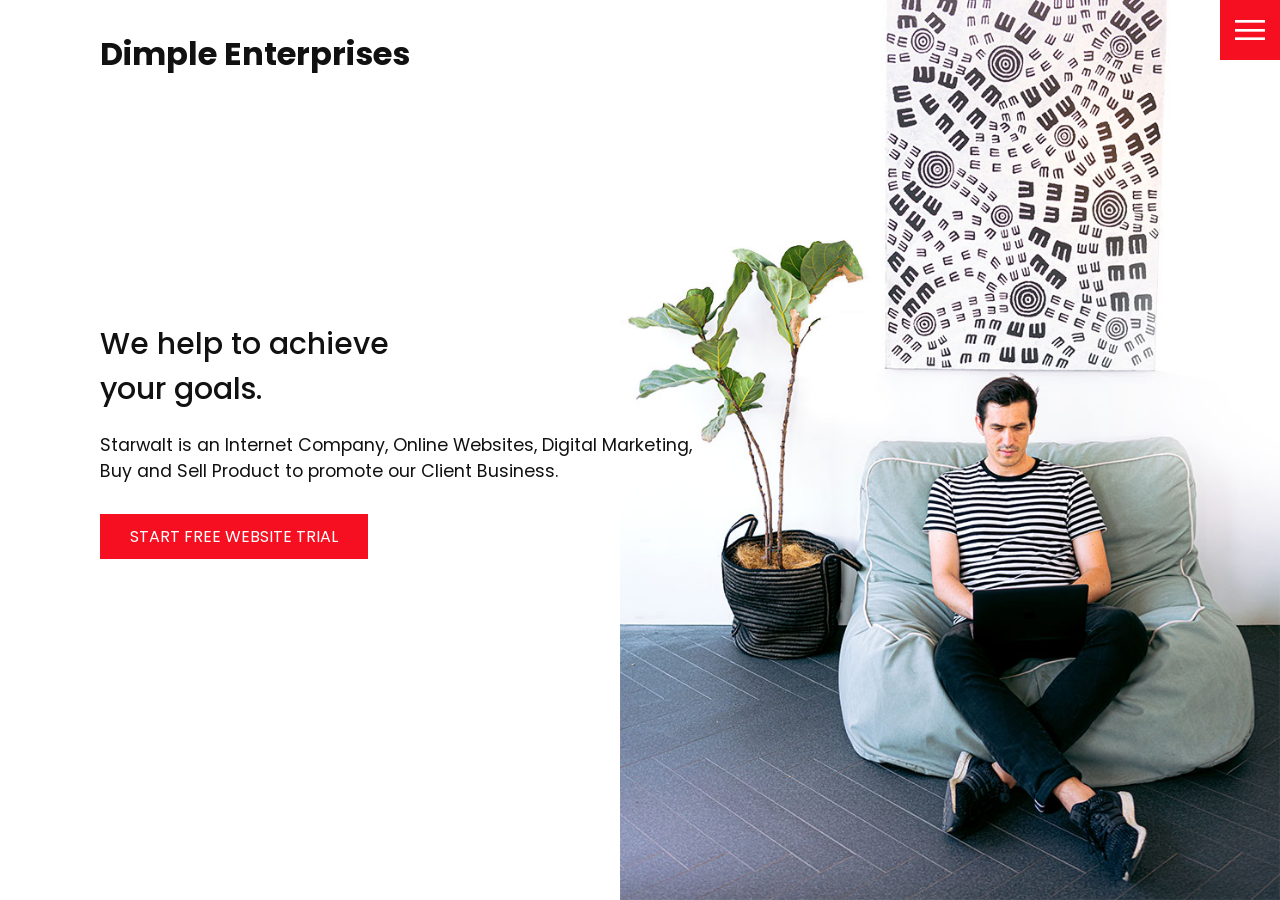
==== index.html @ 4f164e58 "Add files via upload" ====
<!DOCTYPE html>
<html lang="en">
  <head>
    <meta charset="UTF-8" />
    <meta http-equiv="X-UA-Compatible" content="IE=edge" />
    <meta name="viewport" content="width=device-width, initial-scale=1.0" />
    <link rel="stylesheet" href="css/style.css" />
    <title>Dimple Enterprises</title>
    
    <!-- Facebook Pixel Code -->
<script>
  !function(f,b,e,v,n,t,s)
  {if(f.fbq)return;n=f.fbq=function(){n.callMethod?
  n.callMethod.apply(n,arguments):n.queue.push(arguments)};
  if(!f._fbq)f._fbq=n;n.push=n;n.loaded=!0;n.version='2.0';
  n.queue=[];t=b.createElement(e);t.async=!0;
  t.src=v;s=b.getElementsByTagName(e)[0];
  s.parentNode.insertBefore(t,s)}(window, document,'script',
  'https://connect.facebook.net/en_US/fbevents.js');
  fbq('init', '{your-pixel-id-goes-here}');
  fbq('track', 'PageView');
</script>
<noscript>
  <img height="1" width="1" style="display:none" 
       src="https://www.facebook.com/tr?id={your-pixel-id-goes-here}&ev=PageView&noscript=1"/>
</noscript>
<!-- End Facebook Pixel Code -->
    <script async src="https://pagead2.googlesyndication.com/pagead/js/adsbygoogle.js?client=ca-pub-4065690667803582"
     crossorigin="anonymous"></script>
    
  </head>
  <body>
    <header>
      <div class="logo">Dimple Enterprises</div>
      <div class="toggle"></div>
      <div class="navigation">
        <ul>
          <li><a href="index.html">Home</a></li>
          <li><a href="services.html">Services</a></li>
          <li><a href="work.html">Work</a></li>
          <li><a href="https://starwalt.github.io/blog">Blog</a></li>
          <li><a href="contact.html">Contact</a></li>
          <li><a href="https://starwalt.github.io/stocksmarketsindia">StockMarket</a></li>
         <li><a href="https://www.linkedin.com/company/starwalt">Carrers</a></li>
         <li><a href="https://dimple-enterprises.creator-spring.com/">Products</a></li>
        <li><a href="privacypolicy.html">PrivacyPolicy</a></li>
        <li><a href="https://github.com/sandysanthosh">Meet our Team</a></li>
          <li><a href="/Paymentlink.jpg">Online Payment</a></li>


        </ul>
        <div class="social-bar">
          <ul>
            <li>
              <a href="https://www.facebook.com/Starwalt07">
                <img src="images/facebook.png" target="_blank" alt="" />
              </a>
            </li>
            <li>
              <a href="https://twitter.com/starwaltcompany">
                <img src="images/twitter.png" target="_blank" alt="" />
              </a>
            </li>
         <li>
              <a href="https://www.instagram.com/dimple_enterprises/">
                <img src="images/instagram.png" target="_blank" alt="" />
              </a>
            </li>
          
          </ul>
          <a href="starwaltcompany@gmail.com" class="email-icon">
            <img src="images/email.png" alt="" />
          </a>
        </div>
      </div>
    </header>

    <section class="home">
      <img src="images/home-img.jpg" class="home-img" alt="" />
      <div class="home-content">
        <h1>
          We help to achieve <br />
          your goals.
        </h1>
        <p>
          Starwalt is an Internet Company, Online Websites,
          Digital Marketing, Buy and Sell Product to promote
          our Client Business.
        </p>
        <a href="contact.html" class="btn">START FREE WEBSITE TRIAL</a>
      </div>
    </section>

    <!--Start of Tawk.to Script-->

<script type="text/javascript">
var Tawk_API=Tawk_API||{}, Tawk_LoadStart=new Date();
(function(){
var s1=document.createElement("script"),s0=document.getElementsByTagName("script")[0];
s1.async=true;
s1.src='https://embed.tawk.to/6206897ab9e4e21181bea7ad/1frkoi2g3';
s1.charset='UTF-8';
s1.setAttribute('crossorigin','*');
s0.parentNode.insertBefore(s1,s0);
})();
</script>
    
<!--End of Tawk.to Script-->
    
    <script src="js/script.js"></script>
  </body>
</html>
---- css/style.css ----
@import url('https://fonts.googleapis.com/css?family=Poppins:200,300,400,500,600,700,800,900&display=swap');

:root {
  --primary-color: #f60f20;
  --secondary-color: #1b206e;
}

/* BASE STYLES */
* {
  box-sizing: border-box;
  margin: 0;
  padding: 0;
}

html,
body {
  font-family: 'Poppins', sans-serif;
  color: #111;
}

h1 {
  font-size: 30px;
  font-weight: 500;
}

p {
  margin: 20px 0 10px;
  font-size: 1.1rem;
}

section {
  display: flex;
  flex-direction: column;
  height: 100vh;
  align-items: center;
  padding: 100px;
  margin-top: 60px;
}

section.home {
  flex-direction: row;
  margin-top: 0;
}

/* BUTTON */
.btn {
  cursor: pointer;
  display: inline-block;
  background: var(--primary-color);
  color: #fff;
  text-decoration: none;
  padding: 10px 30px;
  margin: 20px 0;
  border: 0;
}

.btn:hover {
  transform: scale(0.98);
}

.logo {
  position: absolute;
  top: 30px;
  left: 100px;
  font-size: 2rem;
  font-weight: 700;
  z-index: 20;
}

/* TOGGLE */
.toggle {
  position: fixed;
  top: 0;
  right: 0;
  width: 60px;
  height: 60px;
  background: var(--primary-color) url(../images/menu.png);
  background-size: 30px;
  background-position: center;
  background-repeat: no-repeat;
  z-index: 20;
  cursor: pointer;
}

.toggle.active {
  background: var(--primary-color) url(../images/close.png);
  background-size: 25px;
  background-position: center;
  background-repeat: no-repeat;
}

/* NAVIGATION */
.navigation {
  position: fixed;
  top: 0;
  left: 100%;
  width: 100%;
  height: 100%;
  background-color: #fff;
  z-index: 15;
  display: flex;
  justify-content: center;
  align-items: center;
}

.navigation.active {
  left: 0;
}

.navigation ul {
  position: relative;
}

.navigation ul li {
  position: relative;
  list-style: none;
  text-align: center;
}

.navigation ul li a {
  font-size: 2.2rem;
  color: #111;
  text-decoration: none;
  font-weight: 300;
}

.navigation ul li a:hover {
  color: var(--primary-color);
}

.navigation .social-bar {
  position: absolute;
  top: 0;
  left: 0;
  width: 60px;
  height: 100%;
  display: flex;
  justify-content: center;
  align-items: center;
}

.navigation .social-bar a {
  display: inline-block;
  transform: scale(0.5);
}

.navigation .email-icon {
  position: absolute;
  bottom: 20px;
  transform: scale(0.5);
}

/* HOMEPAGE */
.home-content {
  position: relative;
  z-index: 10;
  max-width: 600px;
}

.home-img {
  position: absolute;
  bottom: 0;
  right: 0;
  height: 110%;
}

/* SERVICES PAGE */
.services {
  margin-top: 40px;
  display: grid;
  grid-template-columns: repeat(3, 1fr);
  gap: 40px;
  text-align: center;
}

.services .service {
  padding: 30px;
}

.services .service:hover {
  box-shadow: 0 10px 30px rgba(0, 0, 0, 0.1);
}

.services .service h2 {
  font-size: 24px;
  font-weight: 500;
  margin-top: 20px;
  color: var(--secondary-color);
}

.services .service .icon img {
  max-width: 100px;
}

/* WORK PAGE */
.portfolio {
  display: flex;
  flex-wrap: wrap;
  justify-content: center;
  margin-top: 20px;
}

.portfolio .item {
  position: relative;
  width: 300px;
  height: 300px;
  margin: 5px;
}

.portfolio .item img {
  width: 100%;
  height: 100%;
}

.portfolio .item .action {
  position: absolute;
  top: 0;
  left: 0;
  width: 100%;
  height: 100%;
  background: rgba(0, 0, 0, 0.8);
  display: flex;
  justify-content: center;
  align-items: center;
  opacity: 0;
  transition: 0.5s;
}

.portfolio .item:hover .action {
  opacity: 1;
}

.portfolio .item .action a {
  display: inline-block;
  color: #fff;
  text-decoration: none;
  border: 1px solid #fff;
  padding: 5px 15px;
}

/* CONTACT */
.contact {
  position: relative;
  width: 100%;
  margin-top: 50px;
  display: flex;
  justify-content: space-between;
  align-items: flex-start;
}

.contact-form {
  position: relative;
  background: #f9f9f9;
  width: calc(100% - 400px);
  padding: 60px 40px 20px;
}

.contact-form form {
  width: 100%;
}

.contact-form .row {
  width: 100%;
  display: flex;
}

.contact-form .input50 {
  width: 50%;
  margin: 0 10px;
}

.contact-form .input100 {
  width: 100%;
  margin: 0 10px;
}

.contact-form .row input,
.contact-form .row textarea {
  position: relative;
  border: 1px solid rgba(0, 0, 0, 0.2);
  color: #111;
  background: transparent;
  width: 100%;
  padding: 10px;
  outline: none;
  font-size: 16px;
  font-weight: 300;
  margin: 10px 0;
  resize: none;
}

.contact-form .row textarea {
  height: 150px;
}

.contact-form .row input[type='submit'] {
  background-color: var(--secondary-color);
  color: #fff;
  margin: 0;
  text-transform: uppercase;
  letter-spacing: 2px;
  font-weight: 300;
  border: 0;
  cursor: pointer;
}

.contact-info {
  width: 350px;
  background: #f9f9f9;
  padding: 60px 40px 20px;
}

.contact-info .info-box {
  display: flex;
  align-items: flex-start;
  margin-bottom: 40px;
}

.contact-info .info-box .contact-icon {
  width: 20px;
  margin-right: 40px;
}

.contact-info .info-box .details h4 {
  color: var(--secondary-color);
}

.contact-info .info-box .details p,
.contact-info .info-box .details a {
  color: #111;
}

@media (max-width: 1068px) {
  .home-img {
    display: none;
  }

  .logo {
    top: 10px;
    left: 40px;
    font-size: 1.5rem;
  }

  section {
    padding: 100px 40px;
  }

  .navigation ul li a {
    font-size: 2rem;
  }

  .services {
    grid-template-columns: repeat(2, 1fr);
  }

  .contact {
    flex-direction: column;
  }

  .contact-form {
    width: 100%;
    padding: 30px 30px 20px;
  }

  .contact-form .row {
    flex-direction: column;
  }

  .contact-form .input50,
  .contact-form .input100 {
    width: 100%;
    margin: 0;
  }

  .contact-info {
    width: 100%;
    margin-top: 20px;
    padding: 30px 30px 20px;
  }
}

@media (max-width: 768px) {
  .services {
    grid-template-columns: 1fr;
  }

  .services .service {
    box-shadow: 0 10px 30px rgba(0, 0, 0, 0.1);
  }
}
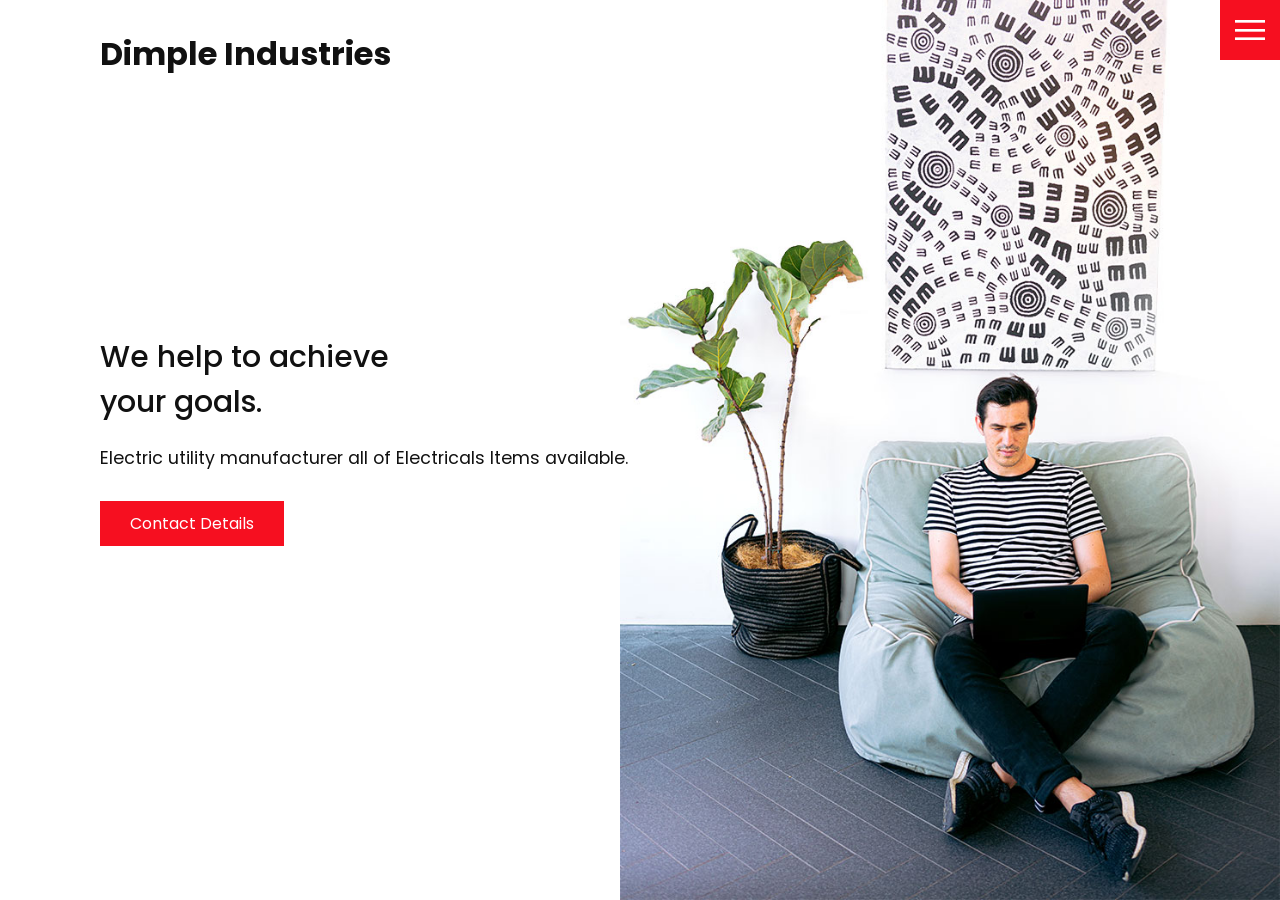
==== commit 83c457c2: "Update index.html" ====
--- a/index.html
+++ b/index.html
@@ -31,7 +31,7 @@
   </head>
   <body>
     <header>
-      <div class="logo">Dimple Enterprises</div>
+      <div class="logo">Dimple Industries</div>
       <div class="toggle"></div>
       <div class="navigation">
         <ul>
@@ -40,35 +40,35 @@
           <li><a href="work.html">Work</a></li>
           <li><a href="https://starwalt.github.io/blog">Blog</a></li>
           <li><a href="contact.html">Contact</a></li>
-          <li><a href="https://starwalt.github.io/stocksmarketsindia">StockMarket</a></li>
+         
          <li><a href="https://www.linkedin.com/company/starwalt">Carrers</a></li>
-         <li><a href="https://dimple-enterprises.creator-spring.com/">Products</a></li>
+         
         <li><a href="privacypolicy.html">PrivacyPolicy</a></li>
         <li><a href="https://github.com/sandysanthosh">Meet our Team</a></li>
-          <li><a href="/Paymentlink.jpg">Online Payment</a></li>
+   
 
 
         </ul>
         <div class="social-bar">
           <ul>
             <li>
-              <a href="https://www.facebook.com/Starwalt07">
+              <a href="https://www.instagram.com/dimpleelectricals/">
                 <img src="images/facebook.png" target="_blank" alt="" />
               </a>
             </li>
             <li>
-              <a href="https://twitter.com/starwaltcompany">
+              <a href="https://www.instagram.com/dimpleelectricals/">
                 <img src="images/twitter.png" target="_blank" alt="" />
               </a>
             </li>
          <li>
-              <a href="https://www.instagram.com/dimple_enterprises/">
+              <a href="https://www.instagram.com/dimpleelectricals/">
                 <img src="images/instagram.png" target="_blank" alt="" />
               </a>
             </li>
           
           </ul>
-          <a href="starwaltcompany@gmail.com" class="email-icon">
+          <a href="mythili.dimpu@gmail.com" class="email-icon">
             <img src="images/email.png" alt="" />
           </a>
         </div>
@@ -83,11 +83,9 @@
           your goals.
         </h1>
         <p>
-          Starwalt is an Internet Company, Online Websites,
-          Digital Marketing, Buy and Sell Product to promote
-          our Client Business.
+          Electric utility manufacturer all of Electricals Items available.
         </p>
-        <a href="contact.html" class="btn">START FREE WEBSITE TRIAL</a>
+        <a href="contact.html" class="btn">Contact Details</a>
       </div>
     </section>
 
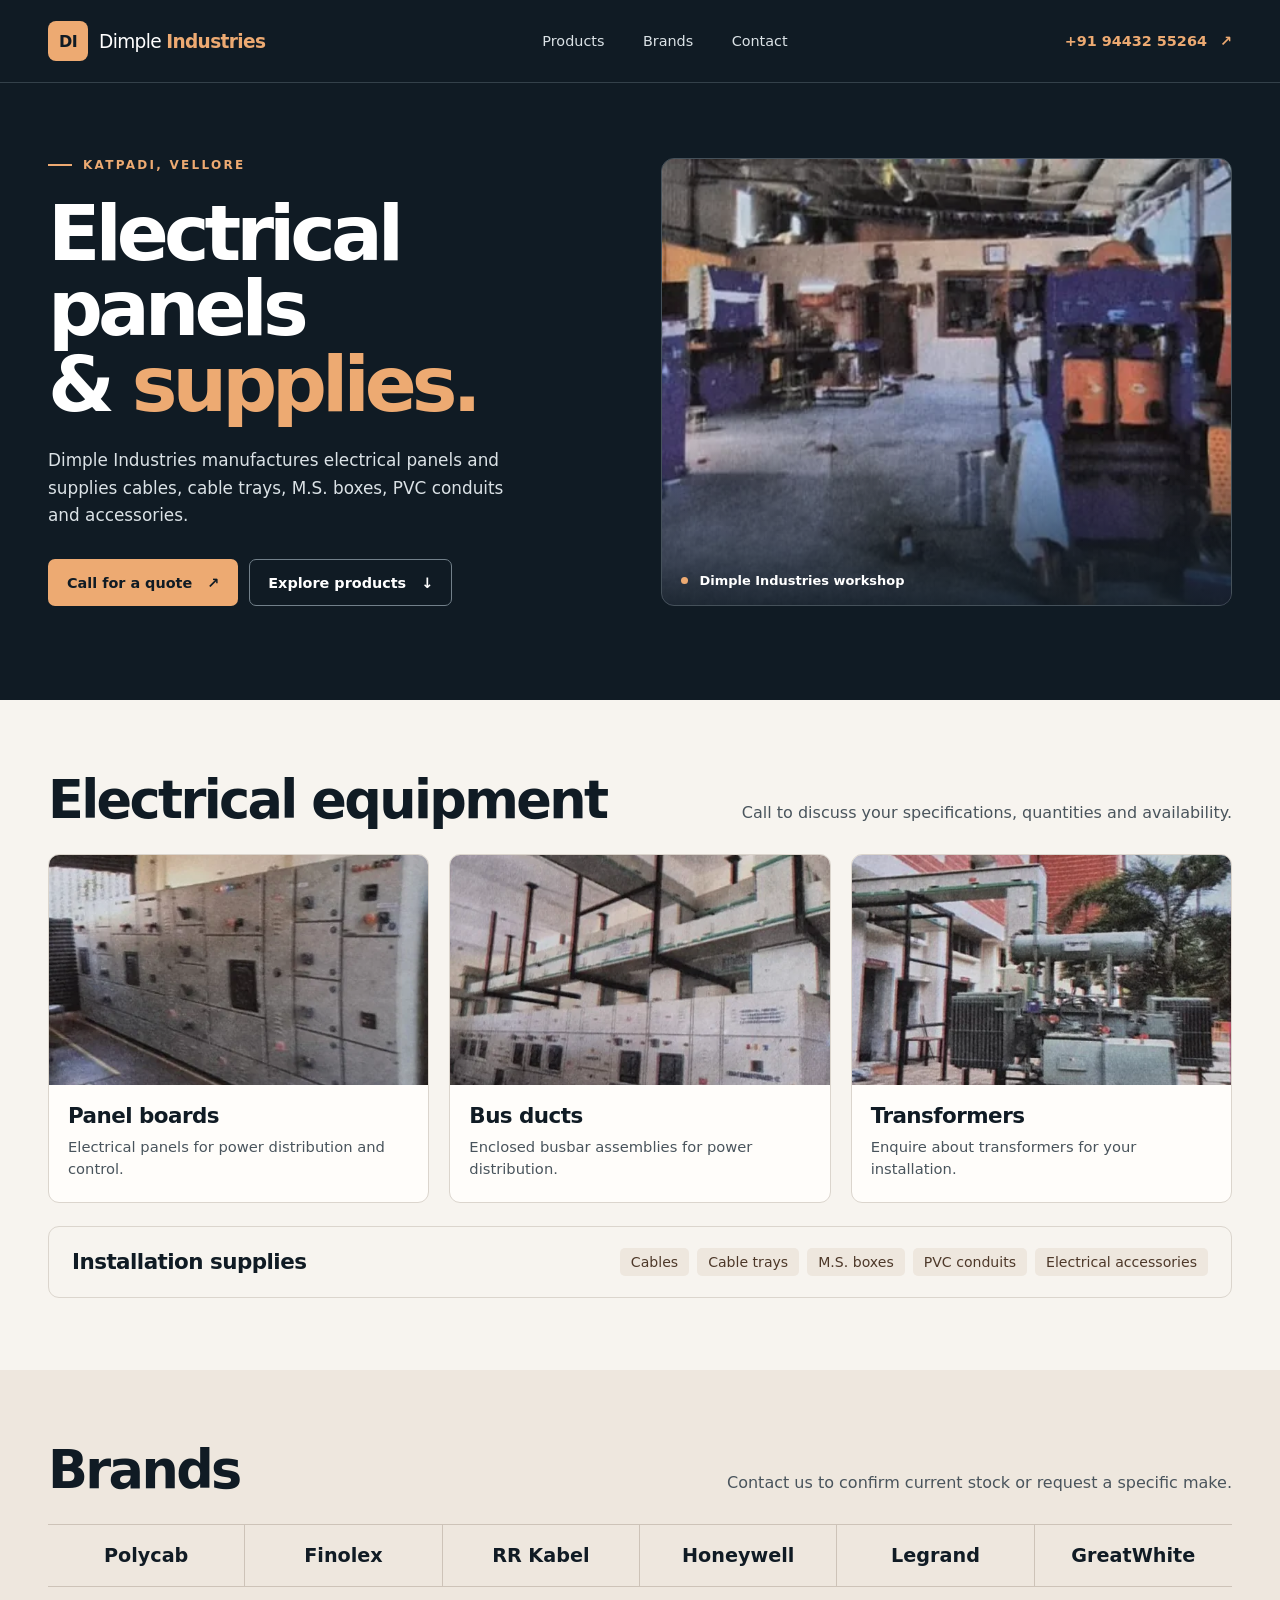
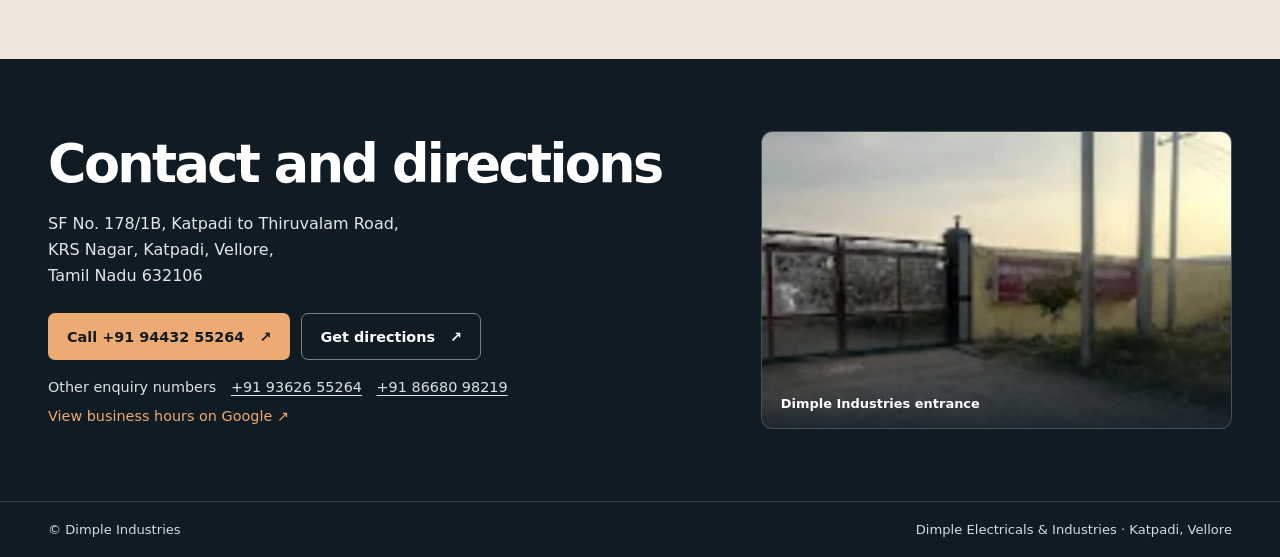
==== commit f427dede: "Refresh Dimple Industries website with product catalogue and contact details" ====
--- a/index.html
+++ b/index.html
@@ -1,110 +1,138 @@
-<!DOCTYPE html>
-<html lang="en">
-  <head>
-    <meta charset="UTF-8" />
-    <meta http-equiv="X-UA-Compatible" content="IE=edge" />
-    <meta name="viewport" content="width=device-width, initial-scale=1.0" />
-    <link rel="stylesheet" href="css/style.css" />
-    <title>Dimple Enterprises</title>
-    
-    <!-- Facebook Pixel Code -->
-<script>
-  !function(f,b,e,v,n,t,s)
-  {if(f.fbq)return;n=f.fbq=function(){n.callMethod?
-  n.callMethod.apply(n,arguments):n.queue.push(arguments)};
-  if(!f._fbq)f._fbq=n;n.push=n;n.loaded=!0;n.version='2.0';
-  n.queue=[];t=b.createElement(e);t.async=!0;
-  t.src=v;s=b.getElementsByTagName(e)[0];
-  s.parentNode.insertBefore(t,s)}(window, document,'script',
-  'https://connect.facebook.net/en_US/fbevents.js');
-  fbq('init', '{your-pixel-id-goes-here}');
-  fbq('track', 'PageView');
-</script>
-<noscript>
-  <img height="1" width="1" style="display:none" 
-       src="https://www.facebook.com/tr?id={your-pixel-id-goes-here}&ev=PageView&noscript=1"/>
-</noscript>
-<!-- End Facebook Pixel Code -->
-    <script async src="https://pagead2.googlesyndication.com/pagead/js/adsbygoogle.js?client=ca-pub-4065690667803582"
-     crossorigin="anonymous"></script>
-    
-  </head>
-  <body>
-    <header>
-      <div class="logo">Dimple Industries</div>
-      <div class="toggle"></div>
-      <div class="navigation">
-        <ul>
-          <li><a href="index.html">Home</a></li>
-          <li><a href="services.html">Services</a></li>
-          <li><a href="work.html">Work</a></li>
-          <li><a href="https://starwalt.github.io/blog">Blog</a></li>
-          <li><a href="contact.html">Contact</a></li>
-         
-         <li><a href="https://www.linkedin.com/company/starwalt">Carrers</a></li>
-         
-        <li><a href="privacypolicy.html">PrivacyPolicy</a></li>
-        <li><a href="https://github.com/sandysanthosh">Meet our Team</a></li>
-   
-
-
-        </ul>
-        <div class="social-bar">
-          <ul>
-            <li>
-              <a href="https://www.instagram.com/dimpleelectricals/">
-                <img src="images/facebook.png" target="_blank" alt="" />
-              </a>
-            </li>
-            <li>
-              <a href="https://www.instagram.com/dimpleelectricals/">
-                <img src="images/twitter.png" target="_blank" alt="" />
-              </a>
-            </li>
-         <li>
-              <a href="https://www.instagram.com/dimpleelectricals/">
-                <img src="images/instagram.png" target="_blank" alt="" />
-              </a>
-            </li>
-          
-          </ul>
-          <a href="mythili.dimpu@gmail.com" class="email-icon">
-            <img src="images/email.png" alt="" />
-          </a>
+<!doctype html>
+<html lang="en-IN">
+<head>
+  <meta charset="utf-8">
+  <meta name="viewport" content="width=device-width,initial-scale=1">
+  <meta name="theme-color" content="#101b24">
+  <title>Dimple Industries | Electrical Panels & Supplies in Vellore</title>
+  <meta name="description" content="Dimple Industries in Katpadi, Vellore manufactures electrical panels and supplies cables, cable trays, M.S. boxes, PVC conduits and accessories.">
+  <link rel="canonical" href="https://dimple-industries.github.io/">
+  <link rel="icon" href="data:image/svg+xml,%3Csvg xmlns='http://www.w3.org/2000/svg' width='64' height='64' viewBox='0 0 64 64'%3E%3Crect width='64' height='64' rx='13' fill='%23edaa72'/%3E%3Ctext x='32' y='42' text-anchor='middle' font-family='sans-serif' font-size='28' font-weight='bold' fill='%23101b24'%3EDI%3C/text%3E%3C/svg%3E">
+  <link rel="stylesheet" href="di-site.css">
+  <script type="application/ld+json">
+  {
+    "@context": "https://schema.org",
+    "@type": "LocalBusiness",
+    "name": "Dimple Industries",
+    "alternateName": "Dimple Electricals & Industries",
+    "url": "https://dimple-industries.github.io/",
+    "telephone": "+919443255264",
+    "image": "https://dimple-industries.github.io/di-media/workshop.webp",
+    "address": {
+      "@type": "PostalAddress",
+      "streetAddress": "SF No. 178/1B, Katpadi to Thiruvalam Road, KRS Nagar, Katpadi",
+      "addressLocality": "Vellore",
+      "addressRegion": "Tamil Nadu",
+      "postalCode": "632106",
+      "addressCountry": "IN"
+    }
+  }
+  </script>
+</head>
+<body>
+  <a class="skip" href="#main">Skip to content</a>
+  <header class="top">
+    <div class="wrap top-inner">
+      <a class="brand" href="./" aria-label="Dimple Industries home">
+        <span class="mark" aria-hidden="true">DI</span>
+        <span>Dimple <strong>Industries</strong></span>
+      </a>
+      <nav aria-label="Main navigation">
+        <a href="#products">Products</a>
+        <a href="#brands">Brands</a>
+        <a href="#contact">Contact</a>
+      </nav>
+      <a class="top-call" href="tel:+919443255264">+91 94432 55264 <span aria-hidden="true">↗</span></a>
+    </div>
+  </header>
+  <main id="main">
+    <section class="hero" aria-labelledby="hero-title">
+      <div class="wrap hero-grid">
+        <div class="hero-copy">
+          <p class="eyebrow"><span></span> Katpadi, Vellore</p>
+          <h1 id="hero-title">Electrical panels<br> &amp; <em>supplies.</em></h1>
+          <p class="intro">Dimple Industries manufactures electrical panels and supplies cables, cable trays, M.S. boxes, PVC conduits and accessories.</p>
+          <div class="actions">
+            <a class="button primary" href="tel:+919443255264">Call for a quote <span aria-hidden="true">↗</span></a>
+            <a class="button outline" href="#products">Explore products <span aria-hidden="true">↓</span></a>
+          </div>
         </div>
-      </div>
-    </header>
-
-    <section class="home">
-      <img src="images/home-img.jpg" class="home-img" alt="" />
-      <div class="home-content">
-        <h1>
-          We help to achieve <br />
-          your goals.
-        </h1>
-        <p>
-          Electric utility manufacturer all of Electricals Items available.
-        </p>
-        <a href="contact.html" class="btn">Contact Details</a>
+        <figure class="hero-photo">
+          <img src="di-media/workshop.webp" alt="Inside the Dimple Industries workshop with metalworking machinery" width="1050" height="350" fetchpriority="high">
+          <figcaption><span aria-hidden="true"></span> Dimple Industries workshop</figcaption>
+        </figure>
       </div>
     </section>
 
-    <!--Start of Tawk.to Script-->
+    <section id="products" class="products" aria-labelledby="products-title">
+      <div class="wrap">
+        <div class="section-heading">
+          <h2 id="products-title">Electrical equipment</h2>
+          <p>Call to discuss your specifications, quantities and availability.</p>
+        </div>
+        <div class="cards">
+          <article class="card">
+            <img src="di-media/panel-boards.webp" alt="A row of electrical panel boards" width="550" height="370" loading="lazy">
+            <div><h3>Panel boards</h3><p>Electrical panels for power distribution and control.</p></div>
+          </article>
+          <article class="card">
+            <img src="di-media/bus-ducts.webp" alt="Overhead bus ducts above electrical equipment" width="550" height="370" loading="lazy">
+            <div><h3>Bus ducts</h3><p>Enclosed busbar assemblies for power distribution.</p></div>
+          </article>
+          <article class="card">
+            <img src="di-media/transformer.webp" alt="An installed outdoor electrical transformer" width="550" height="370" loading="lazy">
+            <div><h3>Transformers</h3><p>Enquire about transformers for your installation.</p></div>
+          </article>
+        </div>
+        <div class="materials">
+          <h3>Installation supplies</h3>
+          <ul>
+            <li>Cables</li>
+            <li>Cable trays</li>
+            <li>M.S. boxes</li>
+            <li>PVC conduits</li>
+            <li>Electrical accessories</li>
+          </ul>
+        </div>
+      </div>
+    </section>
 
-<script type="text/javascript">
-var Tawk_API=Tawk_API||{}, Tawk_LoadStart=new Date();
-(function(){
-var s1=document.createElement("script"),s0=document.getElementsByTagName("script")[0];
-s1.async=true;
-s1.src='https://embed.tawk.to/6206897ab9e4e21181bea7ad/1frkoi2g3';
-s1.charset='UTF-8';
-s1.setAttribute('crossorigin','*');
-s0.parentNode.insertBefore(s1,s0);
-})();
-</script>
-    
-<!--End of Tawk.to Script-->
-    
-    <script src="js/script.js"></script>
-  </body>
+    <section id="brands" class="brands" aria-labelledby="brands-title">
+      <div class="wrap">
+        <div class="section-heading">
+          <h2 id="brands-title">Brands</h2>
+          <p>Contact us to confirm current stock or request a specific make.</p>
+        </div>
+        <ul class="brand-list">
+          <li>Polycab</li><li>Finolex</li><li>RR Kabel</li><li>Honeywell</li><li>Legrand</li><li>GreatWhite</li>
+        </ul>
+      </div>
+    </section>
+
+    <section id="contact" class="contact" aria-labelledby="contact-title">
+      <div class="wrap contact-grid">
+        <div class="contact-copy">
+          <h2 id="contact-title">Contact and directions</h2>
+          <address>SF No. 178/1B, Katpadi to Thiruvalam Road,<br>KRS Nagar, Katpadi, Vellore,<br>Tamil Nadu 632106</address>
+          <div class="actions">
+            <a class="button primary" href="tel:+919443255264">Call +91 94432 55264 <span aria-hidden="true">↗</span></a>
+            <a class="button outline" href="https://www.google.com/maps/dir/?api=1&amp;destination=Dimple%20Industries%2C%20SF%20No.%20178%2F1B%2C%20KRS%20Nagar%2C%20Katpadi%2C%20Vellore%20632106">Get directions <span aria-hidden="true">↗</span></a>
+          </div>
+          <p class="alternates">Other enquiry numbers <a href="tel:+919362655264">+91 93626 55264</a> <a href="tel:+918668098219">+91 86680 98219</a></p>
+          <p class="listing"><a href="https://share.google/uOFPjCZwTxmABOIHR">View business hours on Google <span aria-hidden="true">↗</span></a></p>
+        </div>
+        <figure class="contact-photo">
+          <img src="di-media/entrance.webp" width="313" height="422" alt="Roadside entrance shown on the Dimple Industries Google Business Profile" loading="lazy">
+          <figcaption>Dimple Industries entrance</figcaption>
+        </figure>
+      </div>
+    </section>
+  </main>
+  <footer>
+    <div class="wrap footer-inner">
+      <span>© Dimple Industries</span>
+      <span>Dimple Electricals &amp; Industries · Katpadi, Vellore</span>
+    </div>
+  </footer>
+</body>
 </html>
--- a/di-site.css
+++ b/di-site.css
@@ -0,0 +1,130 @@
+:root {
+  color-scheme: light;
+  --ink: #101b24;
+  --paper: #f7f4ef;
+  --copper: #edaa72;
+  --rust: #86512b;
+  --body: #49545c;
+  --line: #dbd5cd;
+  font-family: "Inter", system-ui, sans-serif;
+  color: var(--ink);
+  background: var(--paper);
+}
+* { box-sizing: border-box; }
+html { scroll-behavior: smooth; }
+body { margin: 0; }
+a { color: inherit; }
+img { display: block; width: 100%; height: auto; }
+figure, p, h1, h2, h3 { margin: 0; }
+ul { padding: 0; margin: 0; list-style: none; }
+.wrap { max-width: 1240px; width: calc(100% - 96px); margin: 0 auto; }
+:focus-visible { outline: 3px solid #b16839; outline-offset: 5px; }
+.skip {
+  position: absolute;
+  top: 8px;
+  left: 8px;
+  z-index: 2;
+  padding: 12px;
+  background: white;
+  transform: translateY(-150%);
+}
+.skip:focus { transform: none; }
+
+.top { background: var(--ink); color: #fff; border-bottom: 1px solid #34414a; }
+.top-inner { min-height: 82px; display: flex; align-items: center; justify-content: space-between; gap: 24px; }
+.brand, .top-call, nav a { text-decoration: none; }
+.brand { display: flex; align-items: center; gap: 11px; font-size: 1.16rem; letter-spacing: -.035em; white-space: nowrap; }
+.brand strong { color: var(--copper); font-weight: 650; }
+.mark { width: 40px; height: 40px; display: grid; place-items: center; background: var(--copper); color: var(--ink); font-size: 1rem; font-weight: 850; border-radius: 8px; }
+nav { display: flex; gap: clamp(18px, 3vw, 42px); }
+nav a { padding: 12px 0; color: #dbe2e6; font-size: .9rem; }
+nav a:hover, .top-call:hover, .listing a:hover { text-decoration: underline; text-underline-offset: 5px; }
+.top-call { color: var(--copper); font-size: .9rem; font-weight: 700; white-space: nowrap; }
+.top-call span { margin-left: 8px; }
+
+.hero { background: var(--ink); color: #fff; padding: 75px 0 94px; }
+.hero-grid { display: grid; grid-template-columns: 1fr 1.04fr; align-items: center; gap: clamp(30px, 5vw, 84px); }
+.eyebrow { display: flex; align-items: center; gap: 11px; color: var(--copper); font-size: .75rem; text-transform: uppercase; letter-spacing: .19em; font-weight: 750; margin-bottom: 24px; }
+.eyebrow span { width: 24px; height: 2px; background: currentColor; }
+h1, h2, h3 { font-family: "Barlow", "Inter", system-ui, sans-serif; }
+h1 { font-size: clamp(3rem, 6vw, 5.65rem); line-height: .98; letter-spacing: -.065em; font-weight: 800; }
+h1 em { color: var(--copper); font-style: normal; }
+.intro { max-width: 480px; font-size: 1.055rem; line-height: 1.65; color: #dbe2e6; margin: 25px 0 29px; }
+.actions { display: flex; flex-wrap: wrap; gap: 11px; }
+.button { display: inline-flex; align-items: center; justify-content: space-between; gap: 15px; padding: 13px 18px; min-height: 47px; border: 1px solid transparent; border-radius: 7px; text-decoration: none; font-size: .9rem; font-weight: 750; }
+.primary { background: var(--copper); color: var(--ink); }
+.primary:hover { background: #ffc69a; }
+.outline { color: #fff; border-color: #72808a; }
+.outline:hover { border-color: #fff; }
+.hero-photo { align-self: stretch; position: relative; min-height: 355px; border-radius: 13px; overflow: hidden; background: #2a333a; border: 1px solid #45515a; }
+.hero-photo img { position: absolute; inset: 0; height: 100%; object-fit: cover; object-position: 56% center; }
+.hero-photo::after { content: ""; position: absolute; inset: 0; background: linear-gradient(0deg, #101b24dd, transparent 35%); pointer-events: none; }
+.hero-photo figcaption, .contact-photo figcaption { position: absolute; z-index: 1; bottom: 17px; left: 19px; color: #fff; font-size: .81rem; font-weight: 650; }
+.hero-photo figcaption span { display: inline-block; width: 7px; height: 7px; margin-right: 7px; background: var(--copper); border-radius: 50%; vertical-align: 1px; }
+
+.products, .brands, .contact { padding: 72px 0; }
+.section-heading { display: flex; justify-content: space-between; align-items: baseline; gap: 14px 28px; margin-bottom: 26px; }
+h2 { font-size: clamp(2rem, 4.1vw, 3.35rem); line-height: 1.06; letter-spacing: -.05em; font-weight: 800; }
+.section-heading p, .card p { color: var(--body); line-height: 1.55; }
+.cards { display: grid; grid-template-columns: repeat(3, minmax(0, 1fr)); gap: 20px; }
+.card { border: 1px solid var(--line); border-radius: 11px; overflow: hidden; background: #fffdfa; }
+.card img { aspect-ratio: 1.65; object-fit: cover; background: #dfd8ce; }
+.card div { padding: 18px 19px 21px; }
+h3 { font-size: 1.34rem; line-height: 1.2; letter-spacing: -.025em; }
+.card p { font-size: .92rem; margin-top: 7px; }
+.materials { margin-top: 23px; padding: 21px 23px; border: 1px solid var(--line); border-radius: 11px; display: flex; align-items: center; justify-content: space-between; gap: 16px 25px; }
+.materials ul { display: flex; flex-wrap: wrap; gap: 8px; }
+.materials li { background: #eee7de; color: #4d3829; padding: 6px 11px; border-radius: 5px; font-size: .88rem; }
+
+.brands { background: #eee7de; }
+.brand-list { display: grid; grid-template-columns: repeat(6, minmax(0, 1fr)); border-block: 1px solid #cdc3b8; }
+.brand-list li { display: grid; place-items: center; text-align: center; padding: 19px 6px; font-weight: 750; font-size: clamp(.87rem, 1.6vw, 1.2rem); border-inline-end: 1px solid #cdc3b8; }
+.brand-list li:last-child { border-inline-end: 0; }
+
+.contact { background: var(--ink); color: white; }
+.contact-grid { display: grid; grid-template-columns: 1.35fr 1fr; align-items: stretch; gap: clamp(25px, 6vw, 90px); }
+.contact-copy { padding: 5px 0; }
+address { margin: 20px 0 24px; line-height: 1.62; color: #e1e7ea; font-style: normal; }
+.alternates { color: #dbe2e6; margin-top: 19px; font-size: .9rem; }
+.alternates a { display: inline-block; margin-left: 10px; text-underline-offset: 3px; }
+.listing { margin-top: 13px; font-size: .9rem; }
+.listing a { color: var(--copper); text-decoration: none; }
+.contact-photo { position: relative; overflow: hidden; border: 1px solid #45515a; border-radius: 11px; min-height: 215px; background: #2a333a; }
+.contact-photo img { position: absolute; inset: 0; height: 100%; object-fit: cover; object-position: 50% 42%; }
+.contact-photo::after { content: ""; position: absolute; inset: 0; background: linear-gradient(0deg, #101b24dd, transparent 45%); }
+footer { color: #d2dce2; background: var(--ink); border-top: 1px solid #34414a; }
+.footer-inner { display: flex; justify-content: space-between; flex-wrap: wrap; gap: 9px 20px; padding: 20px 0; font-size: .82rem; }
+
+@media (max-width: 950px) {
+  .wrap { width: calc(100% - 56px); }
+  .hero { padding: 58px 0 65px; }
+  .products, .brands, .contact { padding: 56px 0; }
+  .materials { align-items: flex-start; flex-direction: column; }
+}
+@media (max-width: 700px) {
+  .wrap { width: calc(100% - 36px); }
+  .top-inner { min-height: 76px; flex-wrap: wrap; gap: 0 16px; padding-top: 13px; }
+  .brand { order: 0; }
+  .top-call { order: 1; }
+  nav { order: 2; width: 100%; gap: 24px; }
+  .hero { padding: 38px 0 44px; }
+  .hero-grid, .contact-grid { grid-template-columns: 1fr; gap: 26px; }
+  h1 { font-size: clamp(2.9rem, 9.5vw, 4.4rem); }
+  .hero-photo { min-height: 0; aspect-ratio: 1.65; }
+  .products, .brands, .contact { padding: 42px 0; }
+  .section-heading { display: block; margin-bottom: 19px; }
+  .section-heading p { margin-top: 9px; }
+  .cards { grid-template-columns: repeat(auto-fit, minmax(min(100%, 205px), 1fr)); gap: 14px; }
+  .brand-list { grid-template-columns: repeat(3, minmax(0, 1fr)); }
+  .brand-list li:nth-child(3) { border-inline-end: 0; }
+  .brand-list li:nth-child(-n+3) { border-bottom: 1px solid #cdc3b8; }
+}
+@media (max-width: 380px) {
+  .top-call span { display: none; }
+  .brand { font-size: 1rem; }
+  .mark { width: 34px; height: 34px; }
+  .top-call { font-size: .81rem; }
+}
+@media (prefers-reduced-motion: reduce) {
+  html { scroll-behavior: auto; }
+}
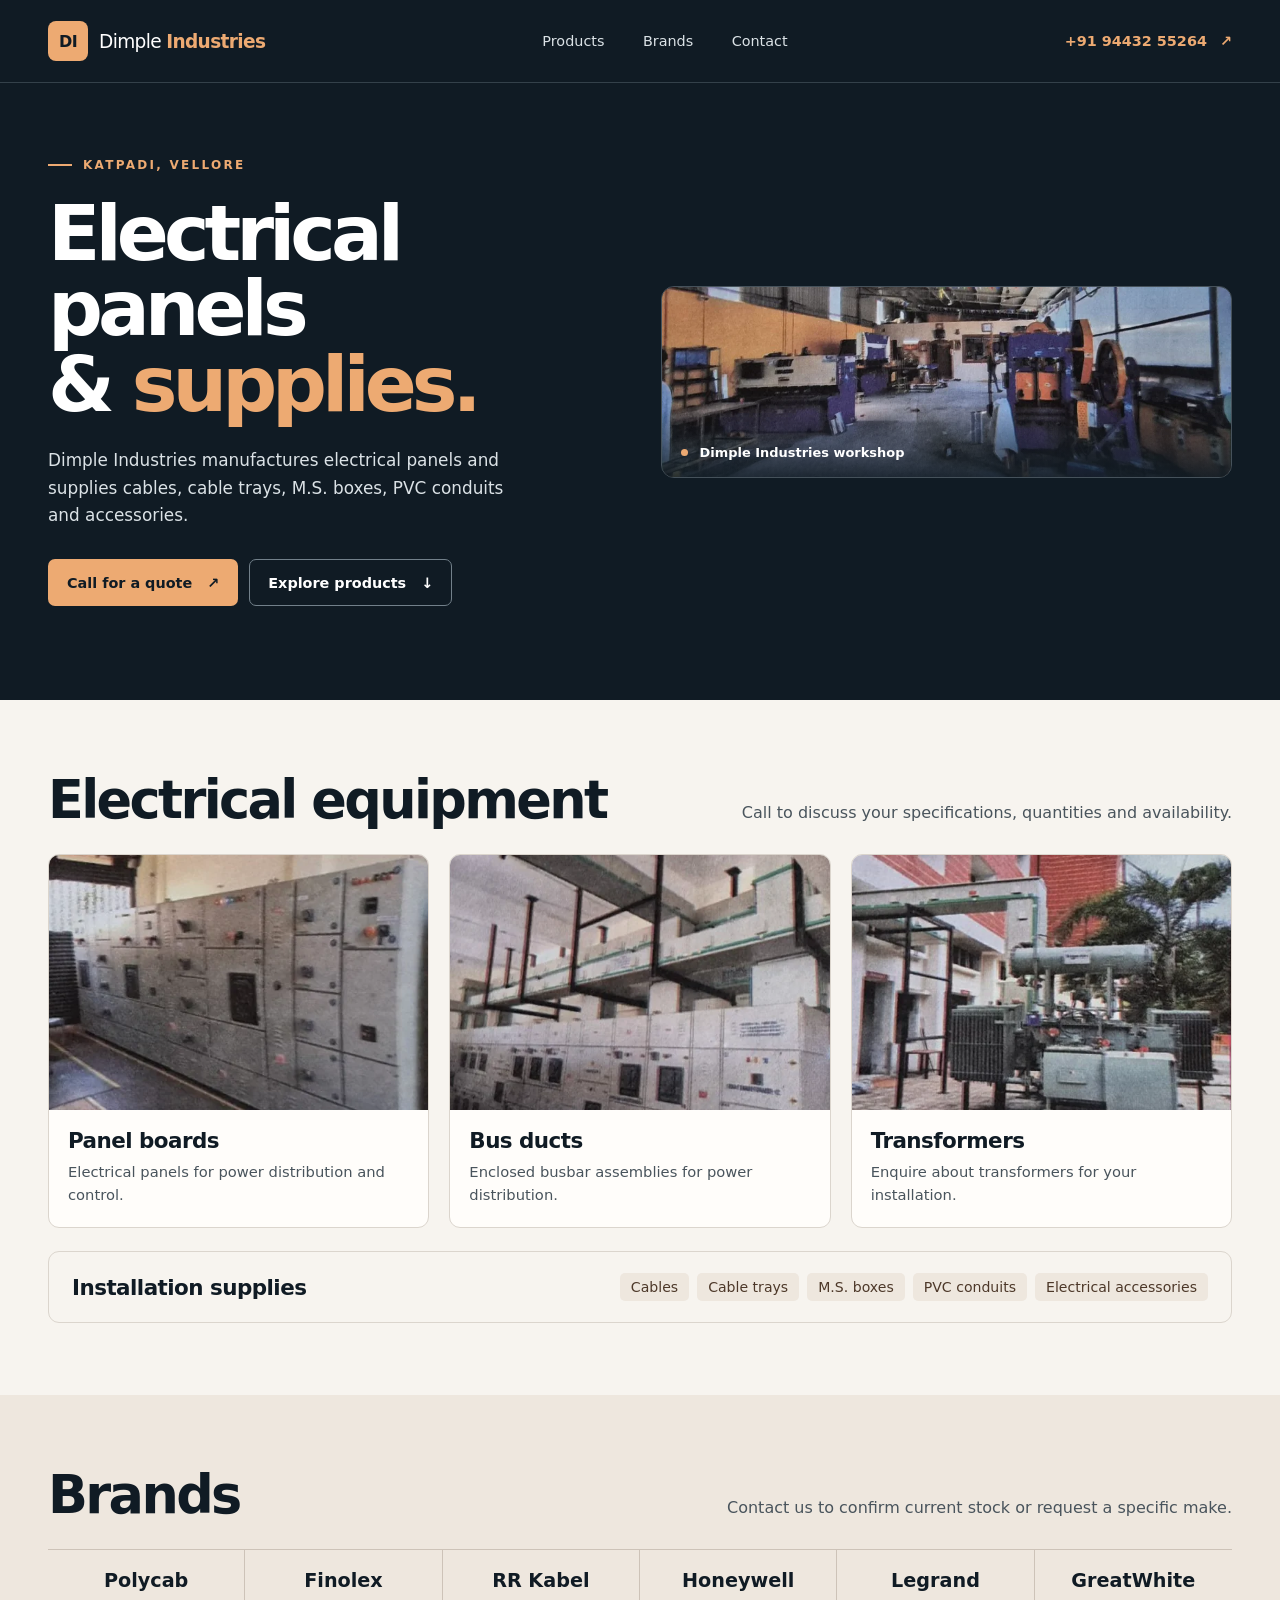
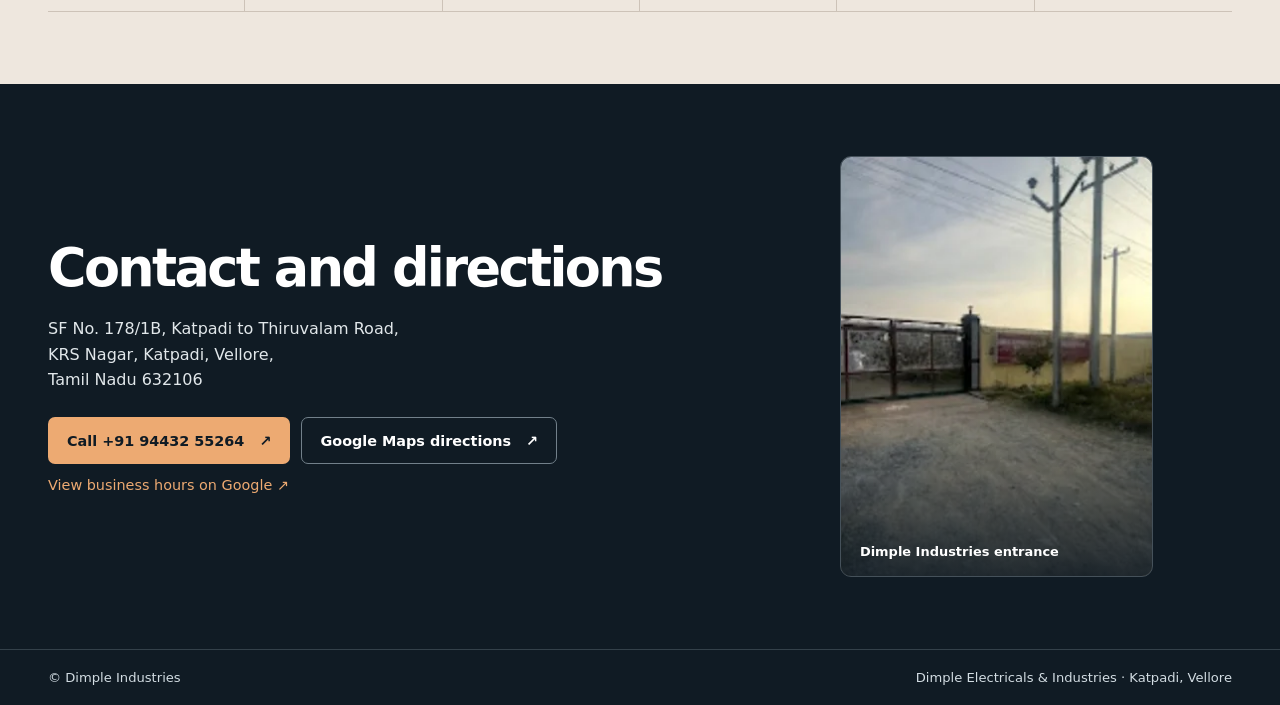
==== commit 0df6ca13: "Simplify contact details and improve photo display" ====
--- a/index.html
+++ b/index.html
@@ -8,7 +8,7 @@
   <meta name="description" content="Dimple Industries in Katpadi, Vellore manufactures electrical panels and supplies cables, cable trays, M.S. boxes, PVC conduits and accessories.">
   <link rel="canonical" href="https://dimple-industries.github.io/">
   <link rel="icon" href="data:image/svg+xml,%3Csvg xmlns='http://www.w3.org/2000/svg' width='64' height='64' viewBox='0 0 64 64'%3E%3Crect width='64' height='64' rx='13' fill='%23edaa72'/%3E%3Ctext x='32' y='42' text-anchor='middle' font-family='sans-serif' font-size='28' font-weight='bold' fill='%23101b24'%3EDI%3C/text%3E%3C/svg%3E">
-  <link rel="stylesheet" href="di-site.css">
+  <link rel="stylesheet" href="di-site.css?v=2">
   <script type="application/ld+json">
   {
     "@context": "https://schema.org",
@@ -116,10 +116,9 @@
           <address>SF No. 178/1B, Katpadi to Thiruvalam Road,<br>KRS Nagar, Katpadi, Vellore,<br>Tamil Nadu 632106</address>
           <div class="actions">
             <a class="button primary" href="tel:+919443255264">Call +91 94432 55264 <span aria-hidden="true">↗</span></a>
-            <a class="button outline" href="https://www.google.com/maps/dir/?api=1&amp;destination=Dimple%20Industries%2C%20SF%20No.%20178%2F1B%2C%20KRS%20Nagar%2C%20Katpadi%2C%20Vellore%20632106">Get directions <span aria-hidden="true">↗</span></a>
+            <a class="button outline" href="https://www.google.com/maps/dir/?api=1&amp;destination=Dimple%20Industries%2C%20Katpadi%2C%20Vellore&amp;destination_place_id=ChIJU9nTv3ZJrTsRFhPtjKHGCrg">Google Maps directions <span aria-hidden="true">↗</span></a>
           </div>
-          <p class="alternates">Other enquiry numbers <a href="tel:+919362655264">+91 93626 55264</a> <a href="tel:+918668098219">+91 86680 98219</a></p>
-          <p class="listing"><a href="https://share.google/uOFPjCZwTxmABOIHR">View business hours on Google <span aria-hidden="true">↗</span></a></p>
+          <p class="listing"><a href="https://www.google.com/maps/search/?api=1&amp;query=Dimple%20Industries%2C%20Vellore&amp;query_place_id=ChIJU9nTv3ZJrTsRFhPtjKHGCrg">View business hours on Google <span aria-hidden="true">↗</span></a></p>
         </div>
         <figure class="contact-photo">
           <img src="di-media/entrance.webp" width="313" height="422" alt="Roadside entrance shown on the Dimple Industries Google Business Profile" loading="lazy">
--- a/di-site.css
+++ b/di-site.css
@@ -56,8 +56,7 @@
 .primary:hover { background: #ffc69a; }
 .outline { color: #fff; border-color: #72808a; }
 .outline:hover { border-color: #fff; }
-.hero-photo { align-self: stretch; position: relative; min-height: 355px; border-radius: 13px; overflow: hidden; background: #2a333a; border: 1px solid #45515a; }
-.hero-photo img { position: absolute; inset: 0; height: 100%; object-fit: cover; object-position: 56% center; }
+.hero-photo { position: relative; border-radius: 13px; overflow: hidden; background: #2a333a; border: 1px solid #45515a; }
 .hero-photo::after { content: ""; position: absolute; inset: 0; background: linear-gradient(0deg, #101b24dd, transparent 35%); pointer-events: none; }
 .hero-photo figcaption, .contact-photo figcaption { position: absolute; z-index: 1; bottom: 17px; left: 19px; color: #fff; font-size: .81rem; font-weight: 650; }
 .hero-photo figcaption span { display: inline-block; width: 7px; height: 7px; margin-right: 7px; background: var(--copper); border-radius: 50%; vertical-align: 1px; }
@@ -68,7 +67,6 @@
 .section-heading p, .card p { color: var(--body); line-height: 1.55; }
 .cards { display: grid; grid-template-columns: repeat(3, minmax(0, 1fr)); gap: 20px; }
 .card { border: 1px solid var(--line); border-radius: 11px; overflow: hidden; background: #fffdfa; }
-.card img { aspect-ratio: 1.65; object-fit: cover; background: #dfd8ce; }
 .card div { padding: 18px 19px 21px; }
 h3 { font-size: 1.34rem; line-height: 1.2; letter-spacing: -.025em; }
 .card p { font-size: .92rem; margin-top: 7px; }
@@ -82,15 +80,12 @@
 .brand-list li:last-child { border-inline-end: 0; }
 
 .contact { background: var(--ink); color: white; }
-.contact-grid { display: grid; grid-template-columns: 1.35fr 1fr; align-items: stretch; gap: clamp(25px, 6vw, 90px); }
+.contact-grid { display: grid; grid-template-columns: 1.35fr 1fr; align-items: center; gap: clamp(25px, 6vw, 90px); }
 .contact-copy { padding: 5px 0; }
 address { margin: 20px 0 24px; line-height: 1.62; color: #e1e7ea; font-style: normal; }
-.alternates { color: #dbe2e6; margin-top: 19px; font-size: .9rem; }
-.alternates a { display: inline-block; margin-left: 10px; text-underline-offset: 3px; }
 .listing { margin-top: 13px; font-size: .9rem; }
 .listing a { color: var(--copper); text-decoration: none; }
-.contact-photo { position: relative; overflow: hidden; border: 1px solid #45515a; border-radius: 11px; min-height: 215px; background: #2a333a; }
-.contact-photo img { position: absolute; inset: 0; height: 100%; object-fit: cover; object-position: 50% 42%; }
+.contact-photo { position: relative; overflow: hidden; border: 1px solid #45515a; border-radius: 11px; width: min(100%, 313px); justify-self: center; background: #2a333a; }
 .contact-photo::after { content: ""; position: absolute; inset: 0; background: linear-gradient(0deg, #101b24dd, transparent 45%); }
 footer { color: #d2dce2; background: var(--ink); border-top: 1px solid #34414a; }
 .footer-inner { display: flex; justify-content: space-between; flex-wrap: wrap; gap: 9px 20px; padding: 20px 0; font-size: .82rem; }
@@ -110,7 +105,6 @@
   .hero { padding: 38px 0 44px; }
   .hero-grid, .contact-grid { grid-template-columns: 1fr; gap: 26px; }
   h1 { font-size: clamp(2.9rem, 9.5vw, 4.4rem); }
-  .hero-photo { min-height: 0; aspect-ratio: 1.65; }
   .products, .brands, .contact { padding: 42px 0; }
   .section-heading { display: block; margin-bottom: 19px; }
   .section-heading p { margin-top: 9px; }
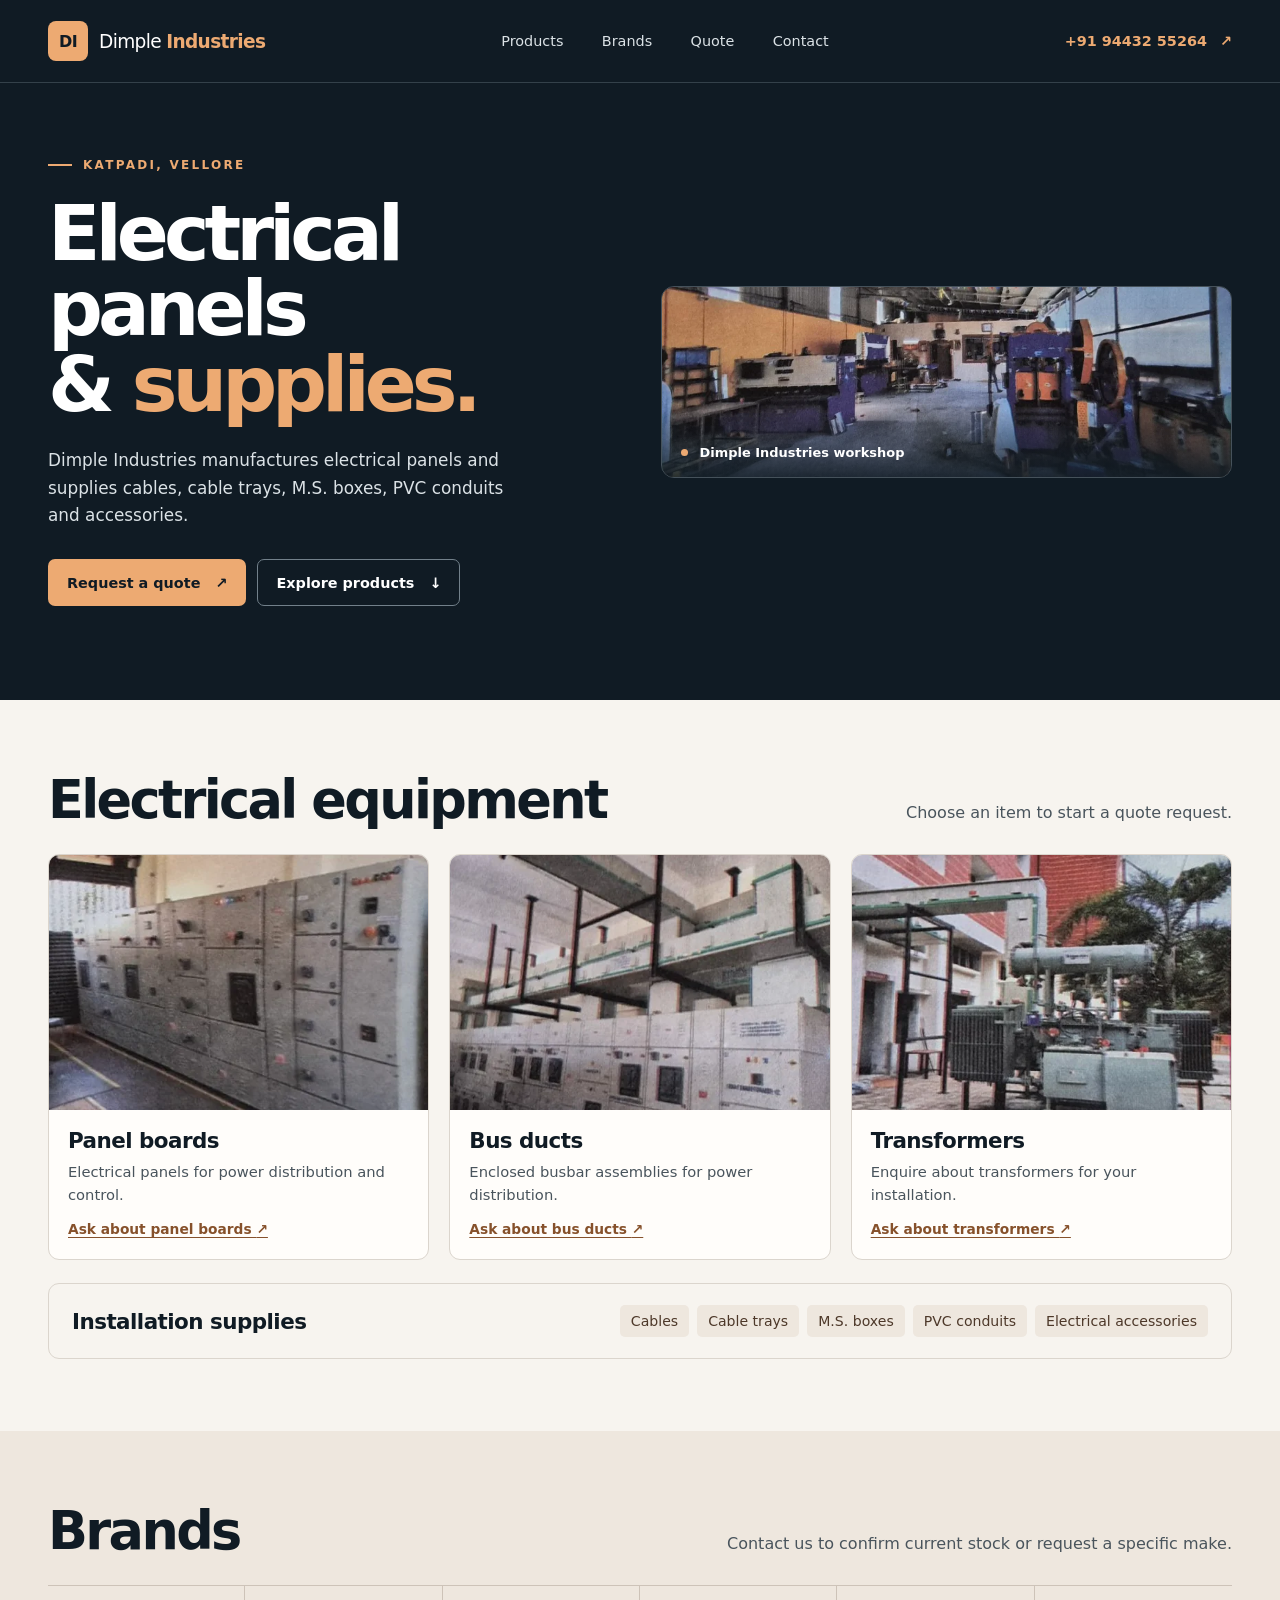
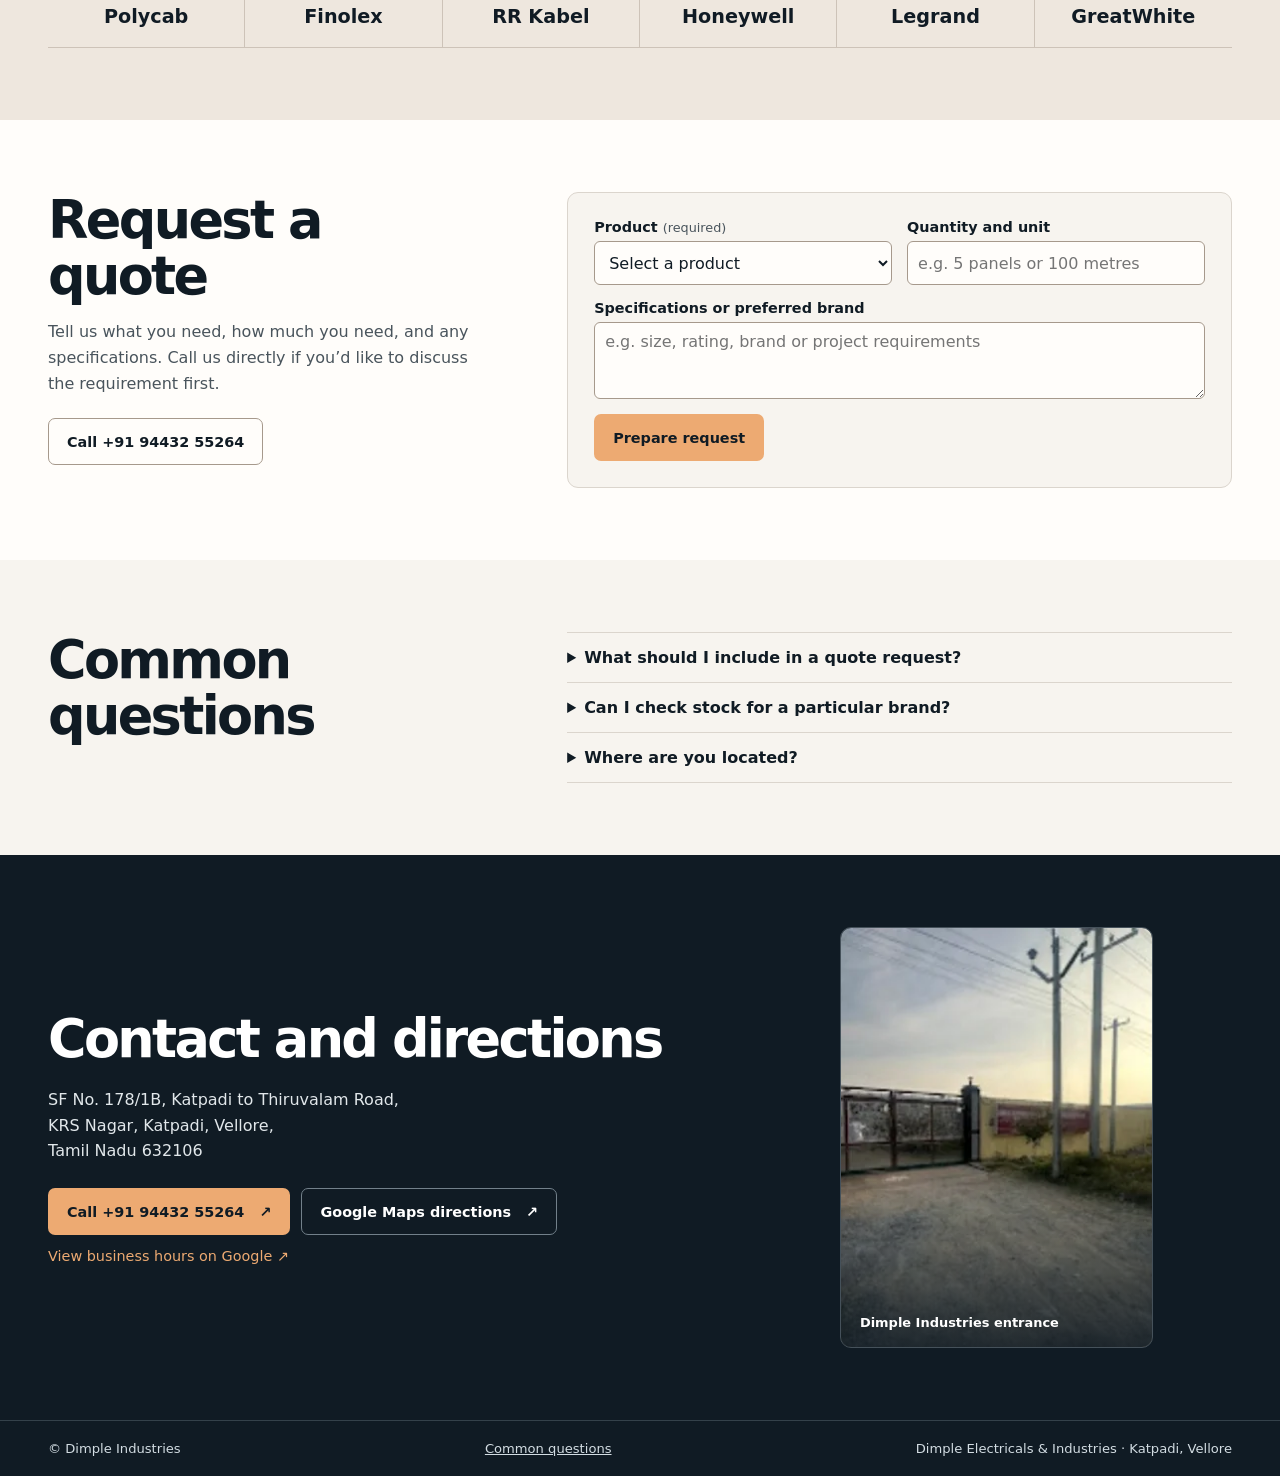
==== commit 8c51135a: "Add product quote requests and common questions" ====
--- a/index.html
+++ b/index.html
@@ -8,7 +8,8 @@
   <meta name="description" content="Dimple Industries in Katpadi, Vellore manufactures electrical panels and supplies cables, cable trays, M.S. boxes, PVC conduits and accessories.">
   <link rel="canonical" href="https://dimple-industries.github.io/">
   <link rel="icon" href="data:image/svg+xml,%3Csvg xmlns='http://www.w3.org/2000/svg' width='64' height='64' viewBox='0 0 64 64'%3E%3Crect width='64' height='64' rx='13' fill='%23edaa72'/%3E%3Ctext x='32' y='42' text-anchor='middle' font-family='sans-serif' font-size='28' font-weight='bold' fill='%23101b24'%3EDI%3C/text%3E%3C/svg%3E">
-  <link rel="stylesheet" href="di-site.css?v=2">
+  <link rel="stylesheet" href="di-site.css?v=3">
+  <script src="di-quote.js" defer></script>
   <script type="application/ld+json">
   {
     "@context": "https://schema.org",
@@ -40,6 +41,7 @@
       <nav aria-label="Main navigation">
         <a href="#products">Products</a>
         <a href="#brands">Brands</a>
+        <a href="#quote">Quote</a>
         <a href="#contact">Contact</a>
       </nav>
       <a class="top-call" href="tel:+919443255264">+91 94432 55264 <span aria-hidden="true">↗</span></a>
@@ -53,7 +55,7 @@
           <h1 id="hero-title">Electrical panels<br> &amp; <em>supplies.</em></h1>
           <p class="intro">Dimple Industries manufactures electrical panels and supplies cables, cable trays, M.S. boxes, PVC conduits and accessories.</p>
           <div class="actions">
-            <a class="button primary" href="tel:+919443255264">Call for a quote <span aria-hidden="true">↗</span></a>
+            <a class="button primary" href="#quote">Request a quote <span aria-hidden="true">↗</span></a>
             <a class="button outline" href="#products">Explore products <span aria-hidden="true">↓</span></a>
           </div>
         </div>
@@ -68,30 +70,42 @@
       <div class="wrap">
         <div class="section-heading">
           <h2 id="products-title">Electrical equipment</h2>
-          <p>Call to discuss your specifications, quantities and availability.</p>
+          <p>Choose an item to start a quote request.</p>
         </div>
         <div class="cards">
           <article class="card">
             <img src="di-media/panel-boards.webp" alt="A row of electrical panel boards" width="550" height="370" loading="lazy">
-            <div><h3>Panel boards</h3><p>Electrical panels for power distribution and control.</p></div>
+            <div>
+              <h3>Panel boards</h3>
+              <p>Electrical panels for power distribution and control.</p>
+              <a class="product-quote" href="#quote" data-product="Panel boards">Ask about panel boards <span aria-hidden="true">↗</span></a>
+            </div>
           </article>
           <article class="card">
             <img src="di-media/bus-ducts.webp" alt="Overhead bus ducts above electrical equipment" width="550" height="370" loading="lazy">
-            <div><h3>Bus ducts</h3><p>Enclosed busbar assemblies for power distribution.</p></div>
+            <div>
+              <h3>Bus ducts</h3>
+              <p>Enclosed busbar assemblies for power distribution.</p>
+              <a class="product-quote" href="#quote" data-product="Bus ducts">Ask about bus ducts <span aria-hidden="true">↗</span></a>
+            </div>
           </article>
           <article class="card">
             <img src="di-media/transformer.webp" alt="An installed outdoor electrical transformer" width="550" height="370" loading="lazy">
-            <div><h3>Transformers</h3><p>Enquire about transformers for your installation.</p></div>
+            <div>
+              <h3>Transformers</h3>
+              <p>Enquire about transformers for your installation.</p>
+              <a class="product-quote" href="#quote" data-product="Transformers">Ask about transformers <span aria-hidden="true">↗</span></a>
+            </div>
           </article>
         </div>
         <div class="materials">
           <h3>Installation supplies</h3>
           <ul>
-            <li>Cables</li>
-            <li>Cable trays</li>
-            <li>M.S. boxes</li>
-            <li>PVC conduits</li>
-            <li>Electrical accessories</li>
+            <li><a href="#quote" data-product="Cables">Cables</a></li>
+            <li><a href="#quote" data-product="Cable trays">Cable trays</a></li>
+            <li><a href="#quote" data-product="M.S. boxes">M.S. boxes</a></li>
+            <li><a href="#quote" data-product="PVC conduits">PVC conduits</a></li>
+            <li><a href="#quote" data-product="Electrical accessories">Electrical accessories</a></li>
           </ul>
         </div>
       </div>
@@ -106,6 +120,74 @@
         <ul class="brand-list">
           <li>Polycab</li><li>Finolex</li><li>RR Kabel</li><li>Honeywell</li><li>Legrand</li><li>GreatWhite</li>
         </ul>
+      </div>
+    </section>
+
+    <section id="quote" class="quote" aria-labelledby="quote-title">
+      <div class="wrap quote-grid">
+        <div class="quote-copy">
+          <h2 id="quote-title">Request a quote</h2>
+          <p>Tell us what you need, how much you need, and any specifications. Call us directly if you’d like to discuss the requirement first.</p>
+          <a class="button quote-secondary" href="tel:+919443255264">Call +91 94432 55264</a>
+        </div>
+        <form id="quote-form" class="quote-form" hidden>
+          <div class="quote-fields">
+            <label for="quote-product">
+              Product <span>(required)</span>
+              <select id="quote-product" name="product" required>
+                <option value="">Select a product</option>
+                <option>Panel boards</option>
+                <option>Bus ducts</option>
+                <option>Transformers</option>
+                <option>Cables</option>
+                <option>Cable trays</option>
+                <option>M.S. boxes</option>
+                <option>PVC conduits</option>
+                <option>Electrical accessories</option>
+                <option>Other electrical requirement</option>
+              </select>
+            </label>
+            <label for="quote-quantity">
+              Quantity and unit
+              <input id="quote-quantity" name="quantity" type="text" maxlength="60" placeholder="e.g. 5 panels or 100 metres">
+            </label>
+            <label for="quote-details" class="quote-details">
+              Specifications or preferred brand
+              <textarea id="quote-details" name="details" rows="3" maxlength="500" placeholder="e.g. size, rating, brand or project requirements"></textarea>
+            </label>
+          </div>
+          <button class="button primary" type="submit">Prepare request</button>
+          <div id="quote-result" class="quote-result" hidden>
+            <label for="quote-message">Your request</label>
+            <textarea id="quote-message" rows="5" readonly aria-describedby="quote-instructions"></textarea>
+            <p id="quote-instructions">Copy your request, then open SMS to paste and send it.</p>
+            <div class="actions">
+              <button id="quote-copy" class="button primary" type="button">Copy request</button>
+              <a class="button quote-secondary" href="sms:+919443255264">Open SMS</a>
+            </div>
+            <p id="quote-status" role="status"></p>
+          </div>
+        </form>
+      </div>
+    </section>
+
+    <section id="faq" class="faq" aria-labelledby="faq-title">
+      <div class="wrap faq-grid">
+        <h2 id="faq-title">Common questions</h2>
+        <div class="faq-list">
+          <details>
+            <summary>What should I include in a quote request?</summary>
+            <p>Include the product, quantity and unit, and any size, electrical rating, or preferred brand. Mention the project requirement if it affects the specification.</p>
+          </details>
+          <details>
+            <summary>Can I check stock for a particular brand?</summary>
+            <p>Call <a href="tel:+919443255264">+91 94432 55264</a> with the brand, model, and quantity so we can confirm availability.</p>
+          </details>
+          <details>
+            <summary>Where are you located?</summary>
+            <p>We’re on Katpadi to Thiruvalam Road in KRS Nagar, Katpadi, Vellore. Visit <a href="#contact">Contact and directions</a> for the map and business hours.</p>
+          </details>
+        </div>
       </div>
     </section>
 
@@ -130,6 +212,7 @@
   <footer>
     <div class="wrap footer-inner">
       <span>© Dimple Industries</span>
+      <a href="#faq">Common questions</a>
       <span>Dimple Electricals &amp; Industries · Katpadi, Vellore</span>
     </div>
   </footer>
--- a/di-site.css
+++ b/di-site.css
@@ -72,7 +72,7 @@
 .card p { font-size: .92rem; margin-top: 7px; }
 .materials { margin-top: 23px; padding: 21px 23px; border: 1px solid var(--line); border-radius: 11px; display: flex; align-items: center; justify-content: space-between; gap: 16px 25px; }
 .materials ul { display: flex; flex-wrap: wrap; gap: 8px; }
-.materials li { background: #eee7de; color: #4d3829; padding: 6px 11px; border-radius: 5px; font-size: .88rem; }
+.materials li { background: #eee7de; color: #4d3829; border-radius: 5px; font-size: .88rem; }
 
 .brands { background: #eee7de; }
 .brand-list { display: grid; grid-template-columns: repeat(6, minmax(0, 1fr)); border-block: 1px solid #cdc3b8; }
@@ -122,3 +122,78 @@
 @media (prefers-reduced-motion: reduce) {
   html { scroll-behavior: auto; }
 }
+
+.product-quote {
+  display: inline-block;
+  margin-top: 15px;
+  color: var(--rust);
+  font-size: .86rem;
+  font-weight: 750;
+  text-underline-offset: 3px;
+}
+.materials a {
+  display: block;
+  padding: 8px 11px;
+  border-radius: inherit;
+  text-decoration: none;
+}
+.materials a:hover { background: #e0d2c2; text-decoration: underline; }
+.quote, .faq { padding: 72px 0; }
+.quote { background: #fffdfa; }
+.quote-grid, .faq-grid {
+  display: grid;
+  grid-template-columns: minmax(0, 1fr) minmax(0, 1.5fr);
+  gap: clamp(24px, 6vw, 76px);
+}
+.quote-copy p { color: var(--body); line-height: 1.6; margin: 16px 0 22px; }
+.quote-secondary { color: var(--ink); border-color: #a6998c; }
+.quote-secondary:hover { background: #f1e8dd; }
+.quote-form {
+  padding: clamp(16px, 4vw, 26px);
+  border: 1px solid var(--line);
+  border-radius: 11px;
+  background: var(--paper);
+}
+.quote-fields {
+  display: grid;
+  grid-template-columns: repeat(2, minmax(0, 1fr));
+  gap: 15px;
+  margin-bottom: 15px;
+}
+.quote-details { grid-column: 1 / -1; }
+.quote-form label { display: block; font-size: .9rem; font-weight: 750; }
+.quote-form label span { font-size: .8rem; font-weight: 500; color: var(--body); }
+.quote-form input, .quote-form select, .quote-form textarea {
+  display: block;
+  width: 100%;
+  min-height: 44px;
+  margin-top: 6px;
+  padding: 9px 10px;
+  border: 1px solid #a6998c;
+  border-radius: 6px;
+  background: #fffdfa;
+  color: var(--ink);
+  font: inherit;
+  font-size: 1rem;
+  font-weight: 400;
+}
+.quote-form textarea { resize: vertical; }
+.quote-form button { cursor: pointer; font-family: inherit; }
+.quote-result { margin-top: 20px; padding-top: 17px; border-top: 1px solid var(--line); }
+.quote-result p { margin: 11px 0; font-size: .86rem; color: var(--body); }
+#quote-status { margin-bottom: 0; }
+#quote-status:empty { margin: 0; }
+.faq-list { border-top: 1px solid var(--line); }
+.faq-list details { border-bottom: 1px solid var(--line); }
+.faq-list summary { padding: 15px 0; cursor: pointer; font-weight: 700; }
+.faq-list details p { color: var(--body); padding: 0 0 16px 16px; line-height: 1.6; }
+@media (max-width: 950px) {
+  .quote, .faq { padding: 56px 0; }
+}
+@media (max-width: 700px) {
+  .quote, .faq { padding: 42px 0; }
+  .quote-grid, .faq-grid { grid-template-columns: 1fr; }
+}
+@media (max-width: 470px) {
+  .quote-fields { grid-template-columns: 1fr; }
+}
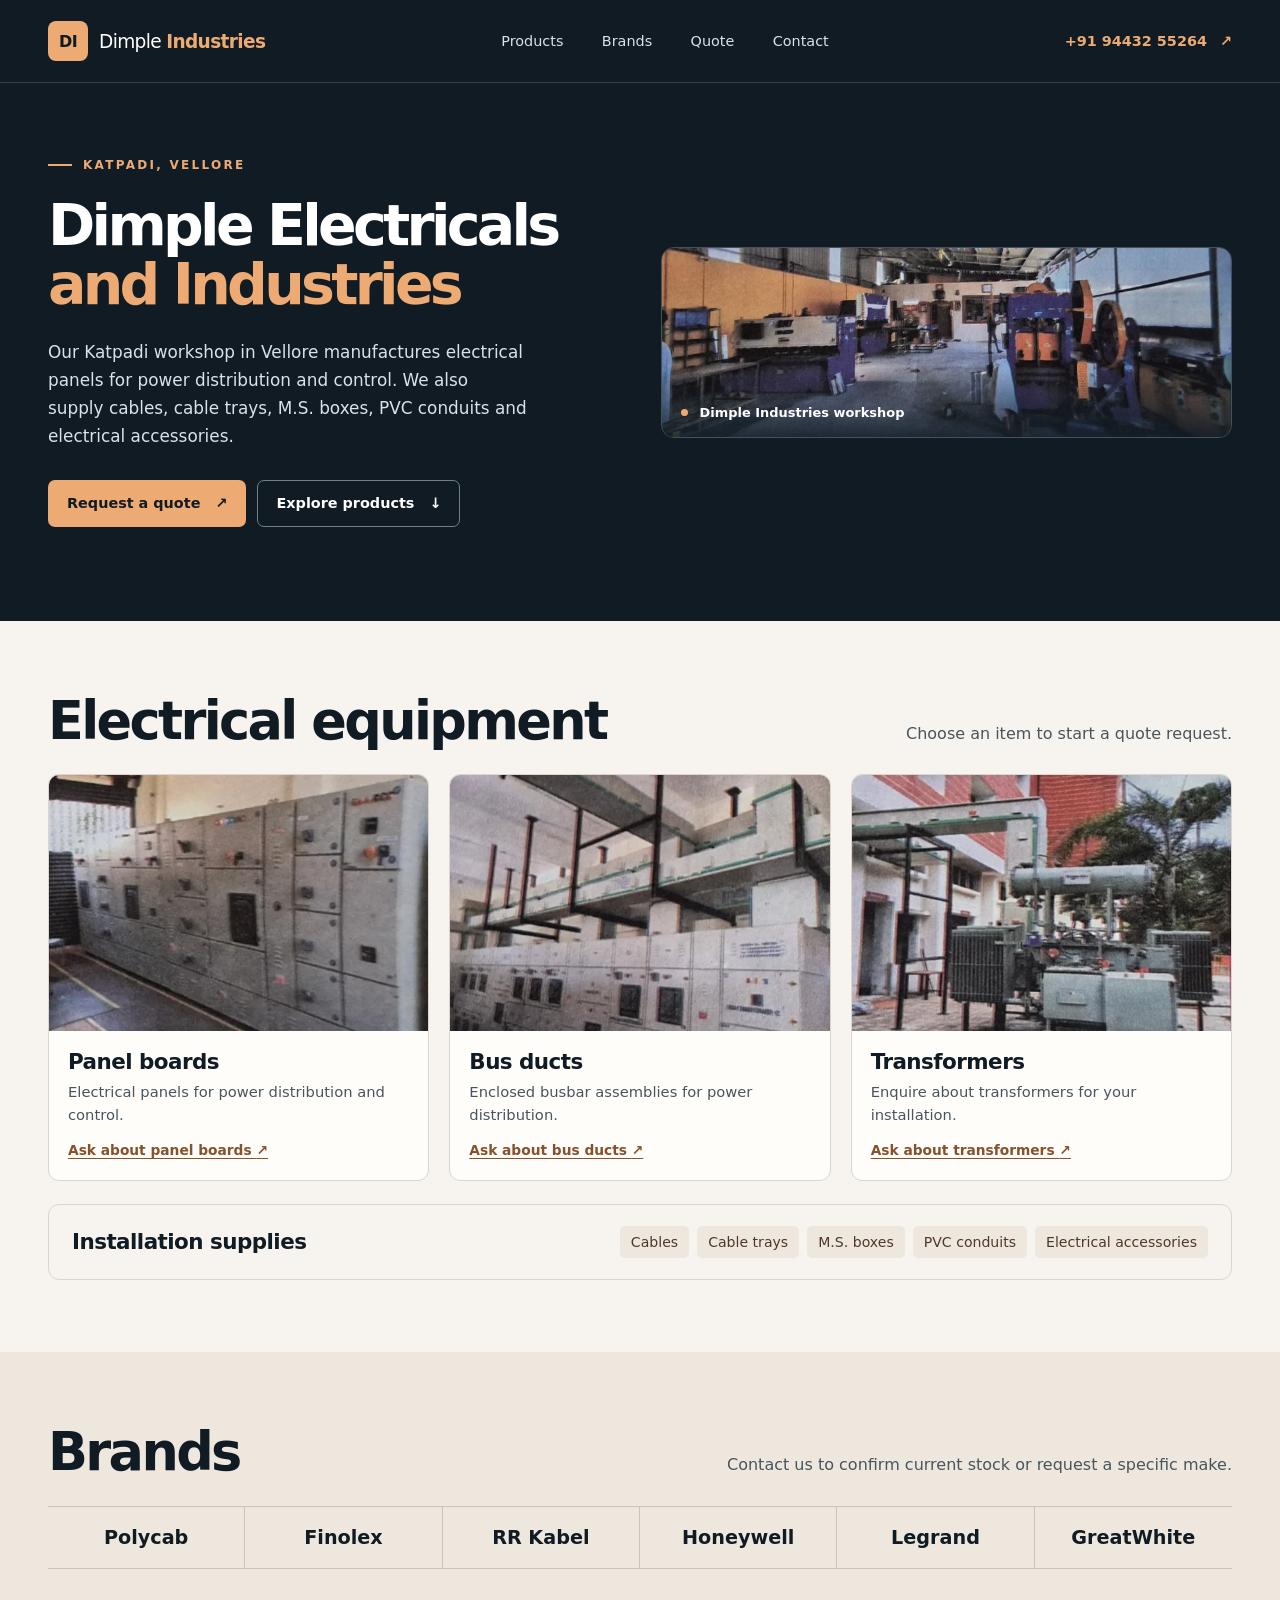
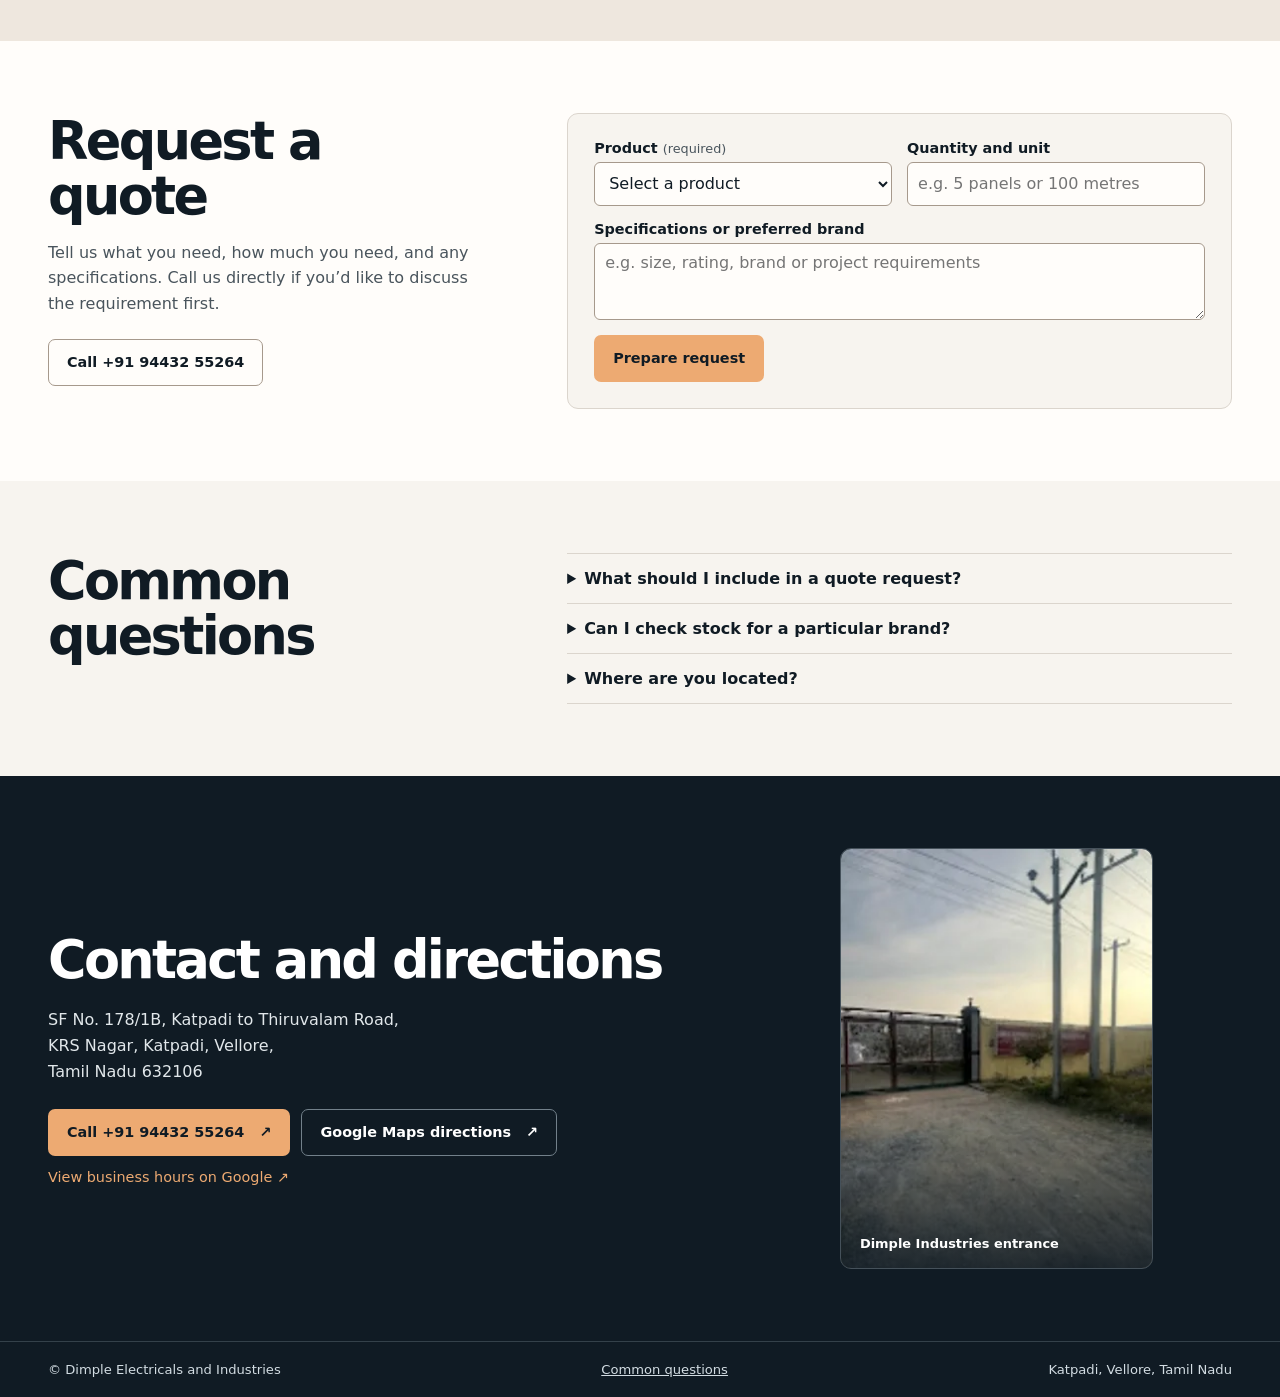
==== commit 343ba1c5: "Improve Dimple Electricals and Industries local search metadata" ====
--- a/index.html
+++ b/index.html
@@ -4,29 +4,60 @@
   <meta charset="utf-8">
   <meta name="viewport" content="width=device-width,initial-scale=1">
   <meta name="theme-color" content="#101b24">
-  <title>Dimple Industries | Electrical Panels & Supplies in Vellore</title>
-  <meta name="description" content="Dimple Industries in Katpadi, Vellore manufactures electrical panels and supplies cables, cable trays, M.S. boxes, PVC conduits and accessories.">
+  <title>Dimple Electricals and Industries, Vellore | Electrical Panels</title>
+  <meta name="description" content="Dimple Electricals and Industries in Katpadi, Vellore manufactures electrical panels and supplies bus ducts, cables, cable trays, M.S. boxes and PVC conduits.">
   <link rel="canonical" href="https://dimple-industries.github.io/">
-  <link rel="icon" href="data:image/svg+xml,%3Csvg xmlns='http://www.w3.org/2000/svg' width='64' height='64' viewBox='0 0 64 64'%3E%3Crect width='64' height='64' rx='13' fill='%23edaa72'/%3E%3Ctext x='32' y='42' text-anchor='middle' font-family='sans-serif' font-size='28' font-weight='bold' fill='%23101b24'%3EDI%3C/text%3E%3C/svg%3E">
-  <link rel="stylesheet" href="di-site.css?v=3">
+  <meta property="og:type" content="website">
+  <meta property="og:site_name" content="Dimple Electricals and Industries">
+  <meta property="og:title" content="Dimple Electricals and Industries, Vellore | Electrical Panels">
+  <meta property="og:description" content="Dimple Electricals and Industries in Katpadi, Vellore manufactures electrical panels and supplies bus ducts, cables, cable trays, M.S. boxes and PVC conduits.">
+  <meta property="og:url" content="https://dimple-industries.github.io/">
+  <meta property="og:image" content="https://dimple-industries.github.io/di-media/workshop.webp">
+  <link rel="icon" href="/favicon.svg" type="image/svg+xml">
+  <link rel="stylesheet" href="di-site.css?v=4">
   <script src="di-quote.js" defer></script>
   <script type="application/ld+json">
   {
     "@context": "https://schema.org",
-    "@type": "LocalBusiness",
-    "name": "Dimple Industries",
-    "alternateName": "Dimple Electricals & Industries",
-    "url": "https://dimple-industries.github.io/",
-    "telephone": "+919443255264",
-    "image": "https://dimple-industries.github.io/di-media/workshop.webp",
-    "address": {
-      "@type": "PostalAddress",
-      "streetAddress": "SF No. 178/1B, Katpadi to Thiruvalam Road, KRS Nagar, Katpadi",
-      "addressLocality": "Vellore",
-      "addressRegion": "Tamil Nadu",
-      "postalCode": "632106",
-      "addressCountry": "IN"
-    }
+    "@graph": [
+      {
+        "@type": "WebSite",
+        "@id": "https://dimple-industries.github.io/#website",
+        "url": "https://dimple-industries.github.io/",
+        "name": "Dimple Electricals and Industries",
+        "alternateName": "Dimple Industries",
+        "publisher": {
+          "@id": "https://dimple-industries.github.io/#business"
+        }
+      },
+      {
+        "@type": "LocalBusiness",
+        "@id": "https://dimple-industries.github.io/#business",
+        "name": "Dimple Electricals and Industries",
+        "alternateName": [
+          "Dimple Industries",
+          "Dimple Electricals & Industries"
+        ],
+        "url": "https://dimple-industries.github.io/",
+        "description": "Dimple Electricals and Industries in Katpadi, Vellore manufactures electrical panels and supplies bus ducts, cables, cable trays, M.S. boxes and PVC conduits.",
+        "telephone": "+919443255264",
+        "image": "https://dimple-industries.github.io/di-media/workshop.webp",
+        "hasMap": "https://www.google.com/maps/search/?api=1&query=Dimple%20Industries%2C%20Vellore&query_place_id=ChIJU9nTv3ZJrTsRFhPtjKHGCrg",
+        "address": {
+          "@type": "PostalAddress",
+          "streetAddress": "SF No. 178/1B, Katpadi to Thiruvalam Road, KRS Nagar, Katpadi",
+          "addressLocality": "Vellore",
+          "addressRegion": "Tamil Nadu",
+          "postalCode": "632106",
+          "addressCountry": "IN"
+        },
+        "geo": {
+          "@type": "GeoCoordinates",
+          "latitude": 12.9681714,
+          "longitude": 79.2094973
+        }
+      }
+    ]
   }
   </script>
 </head>
@@ -52,8 +83,8 @@
       <div class="wrap hero-grid">
         <div class="hero-copy">
           <p class="eyebrow"><span></span> Katpadi, Vellore</p>
-          <h1 id="hero-title">Electrical panels<br> &amp; <em>supplies.</em></h1>
-          <p class="intro">Dimple Industries manufactures electrical panels and supplies cables, cable trays, M.S. boxes, PVC conduits and accessories.</p>
+          <h1 id="hero-title">Dimple Electricals<br> <em>and Industries</em></h1>
+          <p class="intro">Our Katpadi workshop in Vellore manufactures electrical panels for power distribution and control. We also supply cables, cable trays, M.S. boxes, PVC conduits and electrical accessories.</p>
           <div class="actions">
             <a class="button primary" href="#quote">Request a quote <span aria-hidden="true">↗</span></a>
             <a class="button outline" href="#products">Explore products <span aria-hidden="true">↓</span></a>
@@ -211,9 +242,9 @@
   </main>
   <footer>
     <div class="wrap footer-inner">
-      <span>© Dimple Industries</span>
+      <span>© Dimple Electricals and Industries</span>
       <a href="#faq">Common questions</a>
-      <span>Dimple Electricals &amp; Industries · Katpadi, Vellore</span>
+      <span>Katpadi, Vellore, Tamil Nadu</span>
     </div>
   </footer>
 </body>
--- a/di-site.css
+++ b/di-site.css
@@ -47,7 +47,7 @@
 .eyebrow { display: flex; align-items: center; gap: 11px; color: var(--copper); font-size: .75rem; text-transform: uppercase; letter-spacing: .19em; font-weight: 750; margin-bottom: 24px; }
 .eyebrow span { width: 24px; height: 2px; background: currentColor; }
 h1, h2, h3 { font-family: "Barlow", "Inter", system-ui, sans-serif; }
-h1 { font-size: clamp(3rem, 6vw, 5.65rem); line-height: .98; letter-spacing: -.065em; font-weight: 800; }
+h1 { font-size: clamp(2.15rem, 4.45vw, 4.15rem); line-height: 1.04; letter-spacing: -.065em; font-weight: 800; }
 h1 em { color: var(--copper); font-style: normal; }
 .intro { max-width: 480px; font-size: 1.055rem; line-height: 1.65; color: #dbe2e6; margin: 25px 0 29px; }
 .actions { display: flex; flex-wrap: wrap; gap: 11px; }
@@ -104,7 +104,7 @@
   nav { order: 2; width: 100%; gap: 24px; }
   .hero { padding: 38px 0 44px; }
   .hero-grid, .contact-grid { grid-template-columns: 1fr; gap: 26px; }
-  h1 { font-size: clamp(2.9rem, 9.5vw, 4.4rem); }
+  h1 { font-size: clamp(2.1rem, 8.8vw, 3.85rem); }
   .products, .brands, .contact { padding: 42px 0; }
   .section-heading { display: block; margin-bottom: 19px; }
   .section-heading p { margin-top: 9px; }
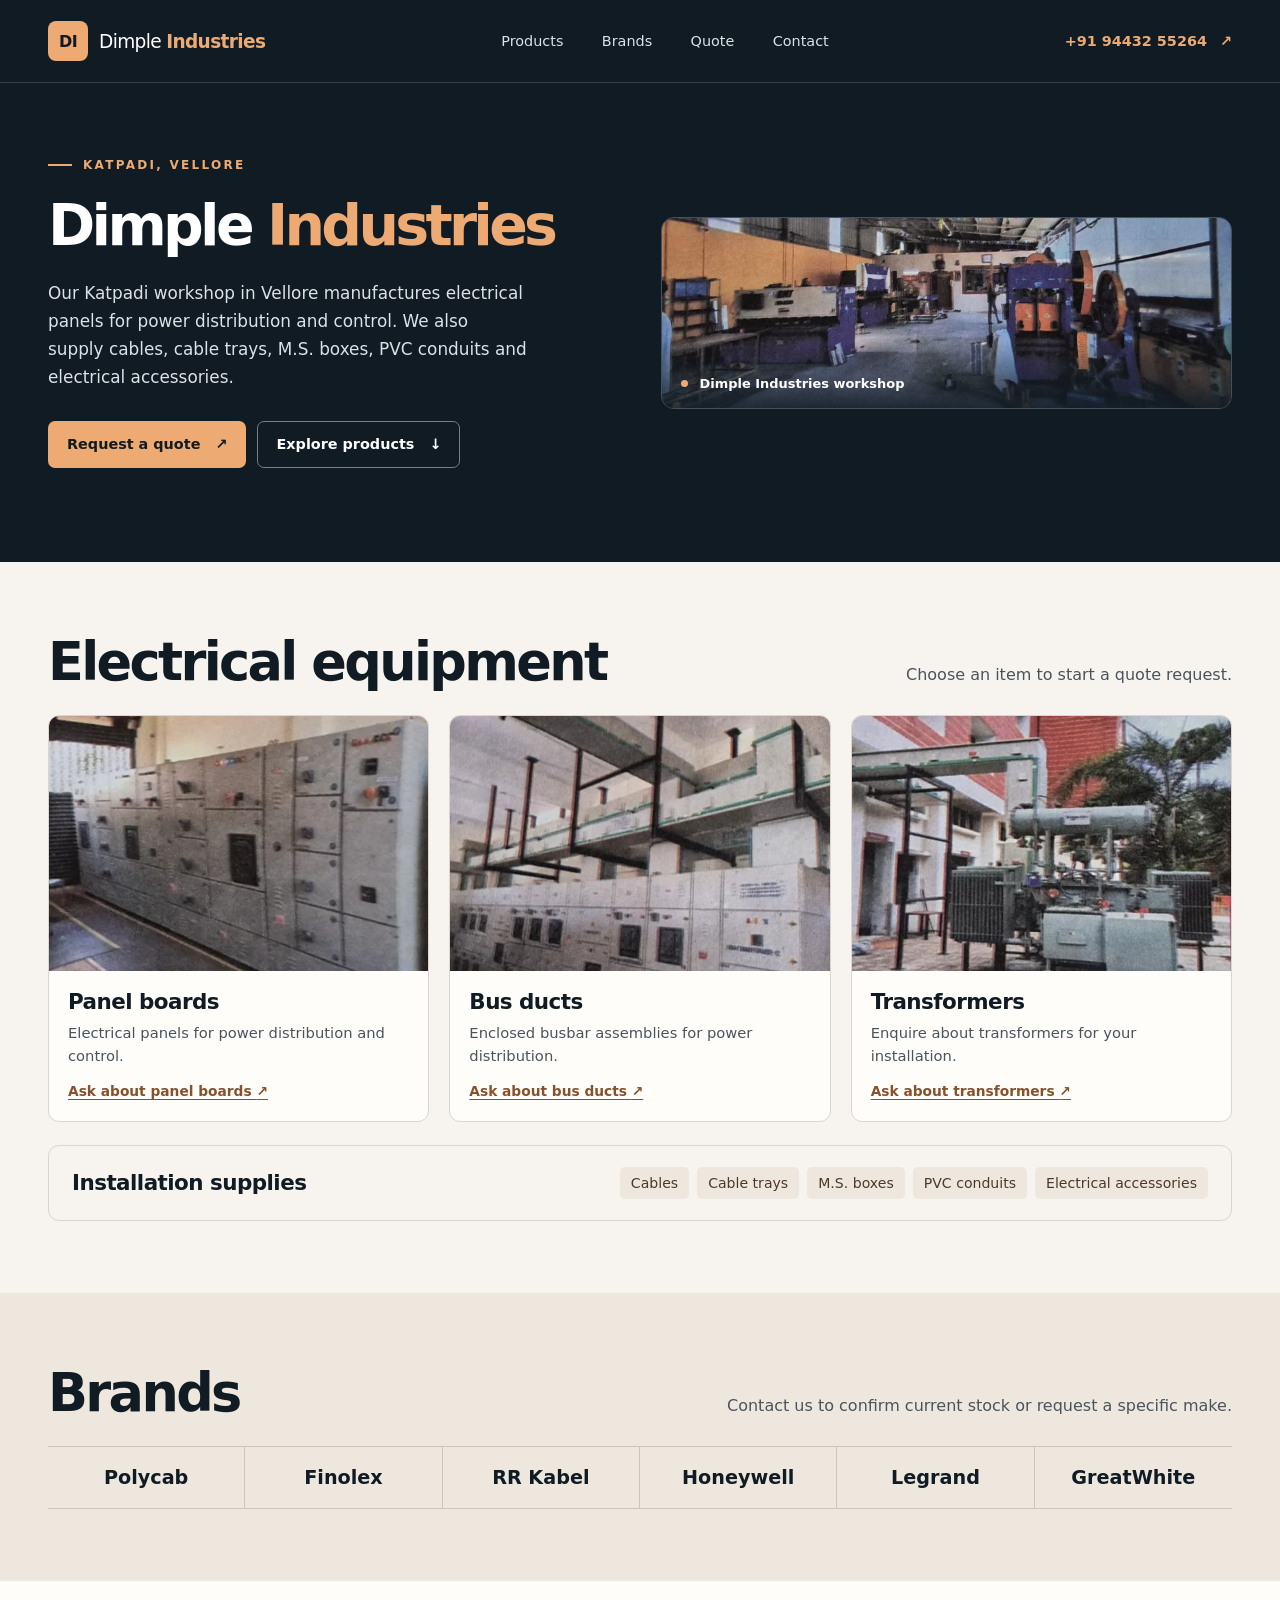
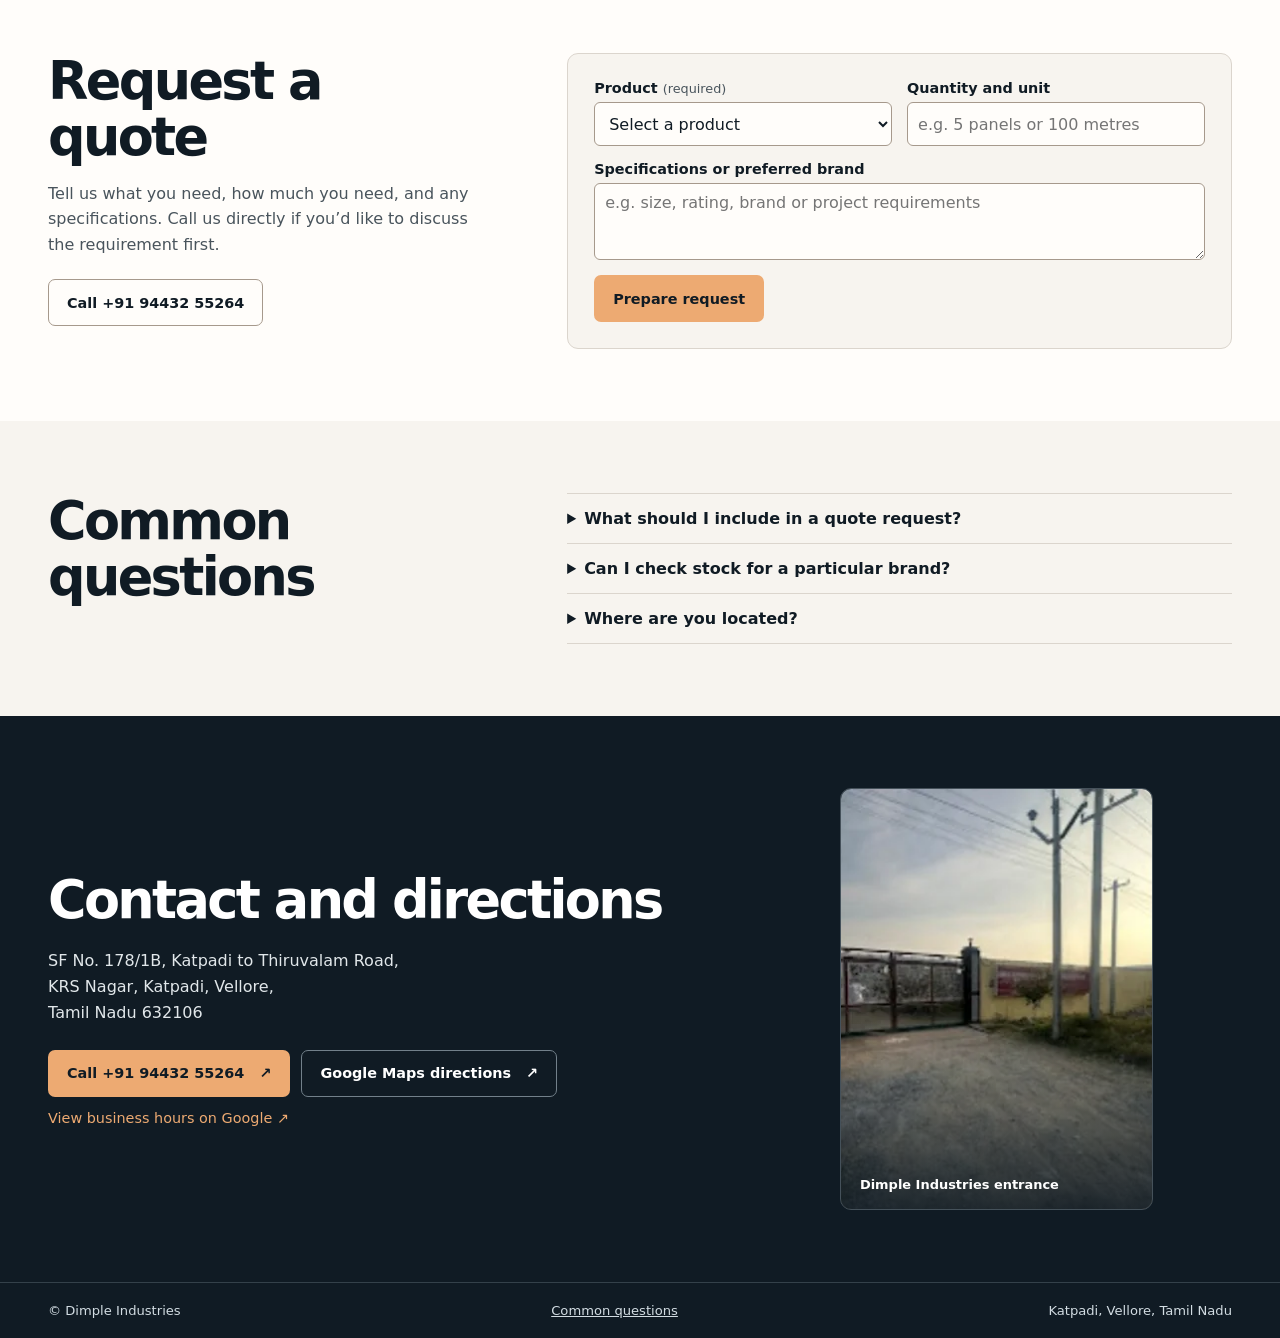
==== commit 9c058d64: "Show Dimple Industries on the website" ====
--- a/index.html
+++ b/index.html
@@ -83,7 +83,7 @@
       <div class="wrap hero-grid">
         <div class="hero-copy">
           <p class="eyebrow"><span></span> Katpadi, Vellore</p>
-          <h1 id="hero-title">Dimple Electricals<br> <em>and Industries</em></h1>
+          <h1 id="hero-title">Dimple <em>Industries</em></h1>
           <p class="intro">Our Katpadi workshop in Vellore manufactures electrical panels for power distribution and control. We also supply cables, cable trays, M.S. boxes, PVC conduits and electrical accessories.</p>
           <div class="actions">
             <a class="button primary" href="#quote">Request a quote <span aria-hidden="true">↗</span></a>
@@ -242,7 +242,7 @@
   </main>
   <footer>
     <div class="wrap footer-inner">
-      <span>© Dimple Electricals and Industries</span>
+      <span>© Dimple Industries</span>
       <a href="#faq">Common questions</a>
       <span>Katpadi, Vellore, Tamil Nadu</span>
     </div>
